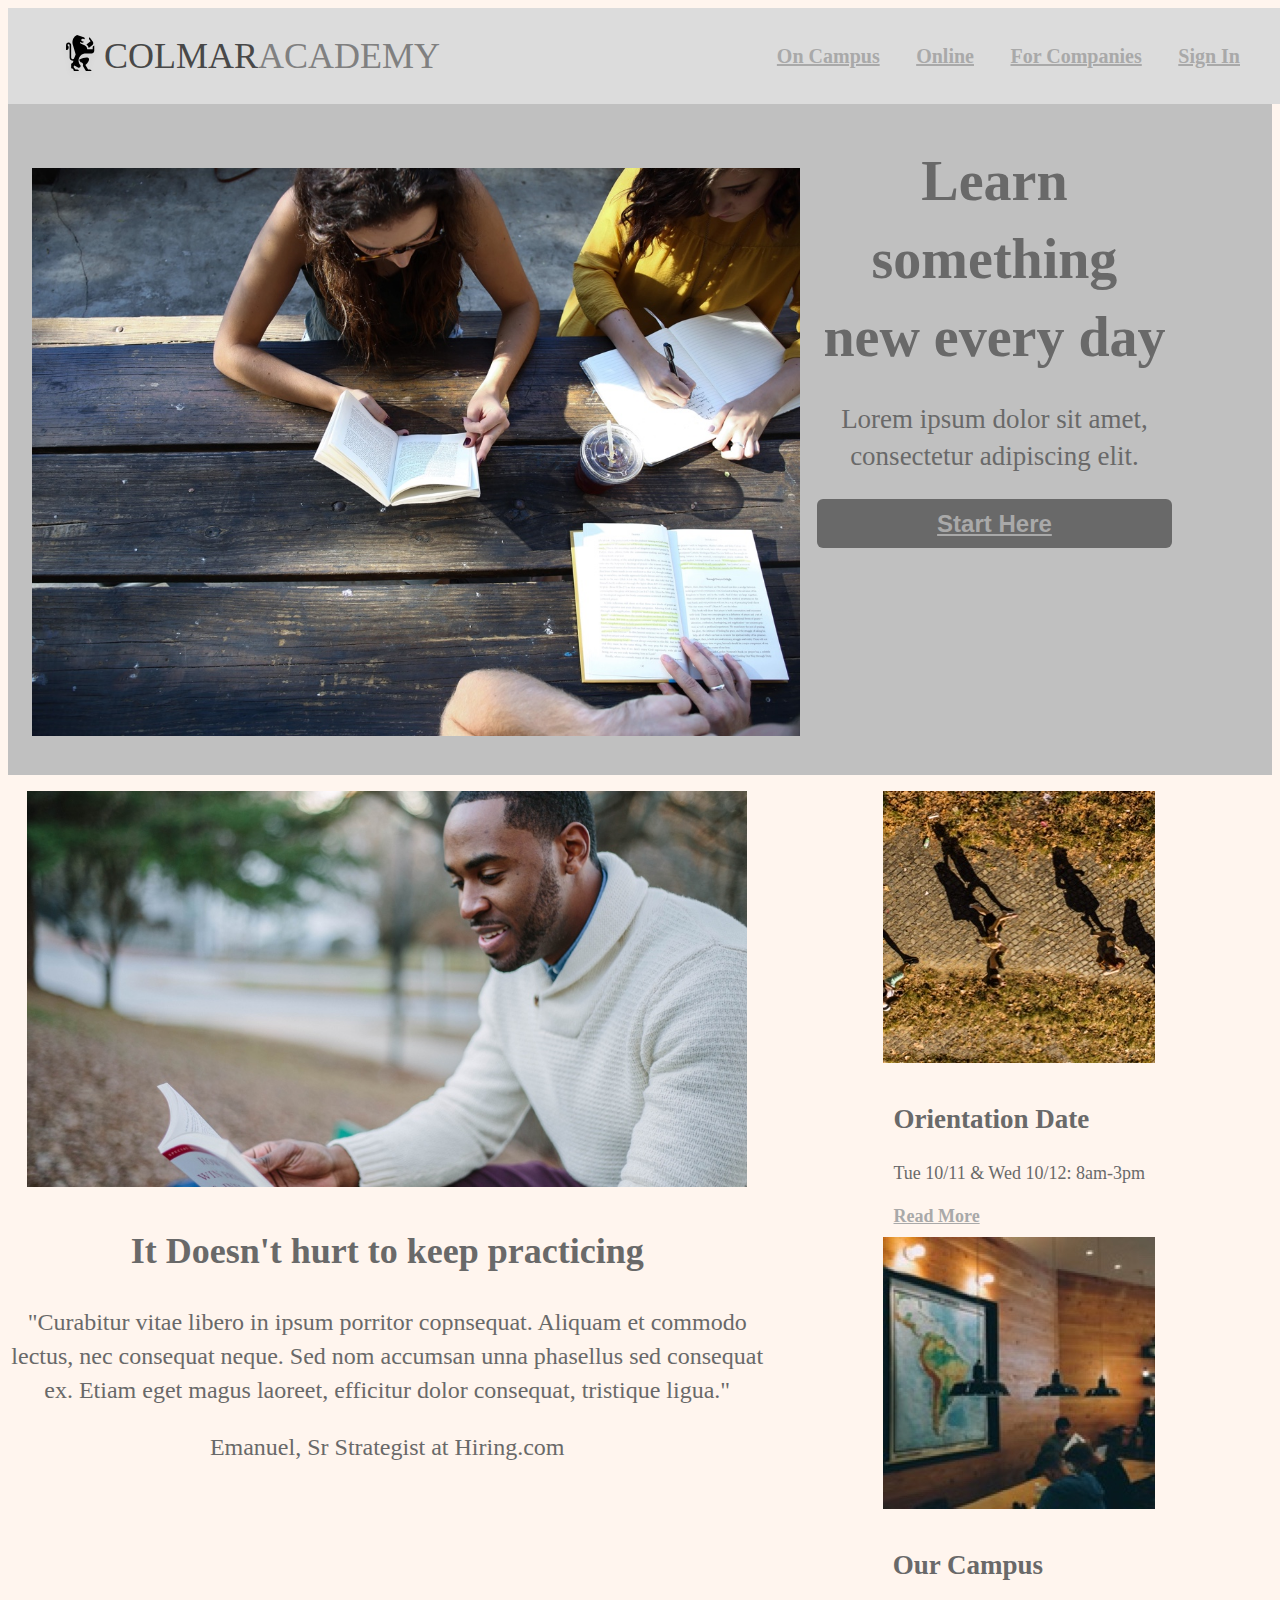
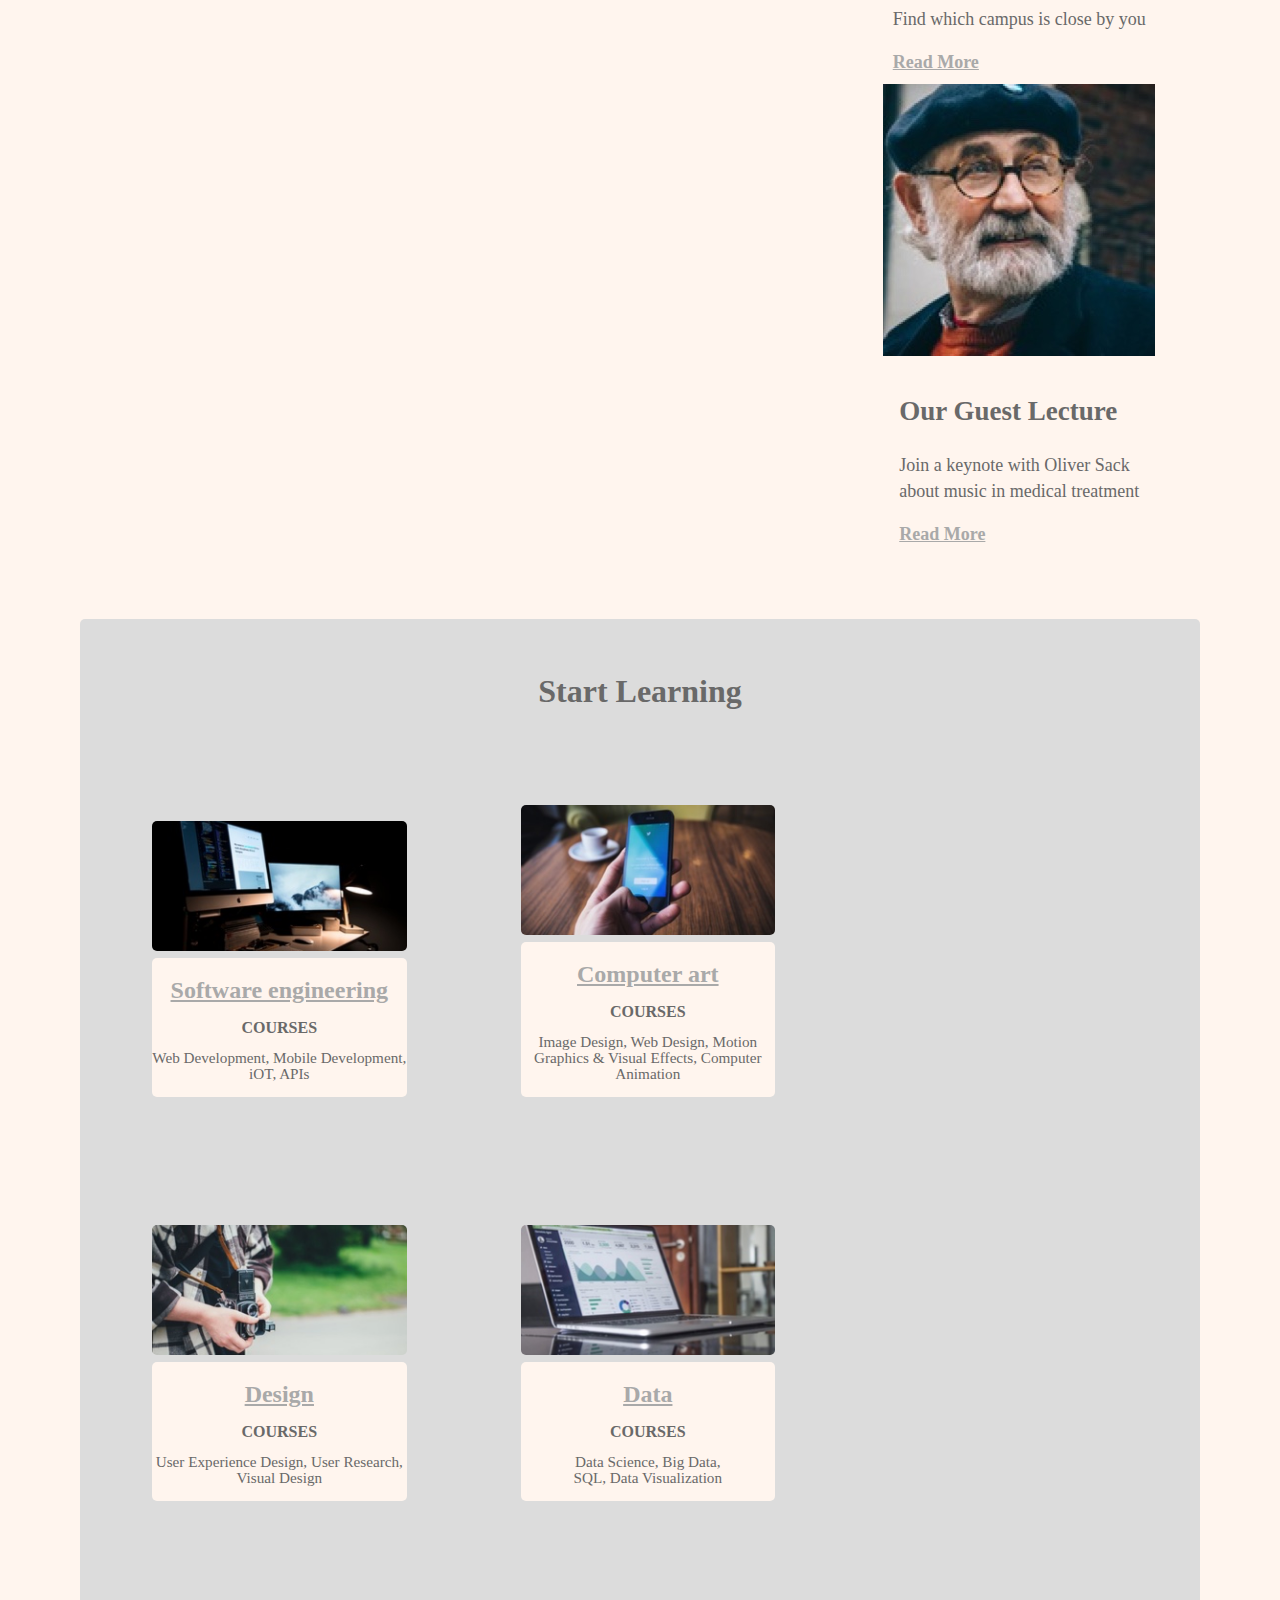
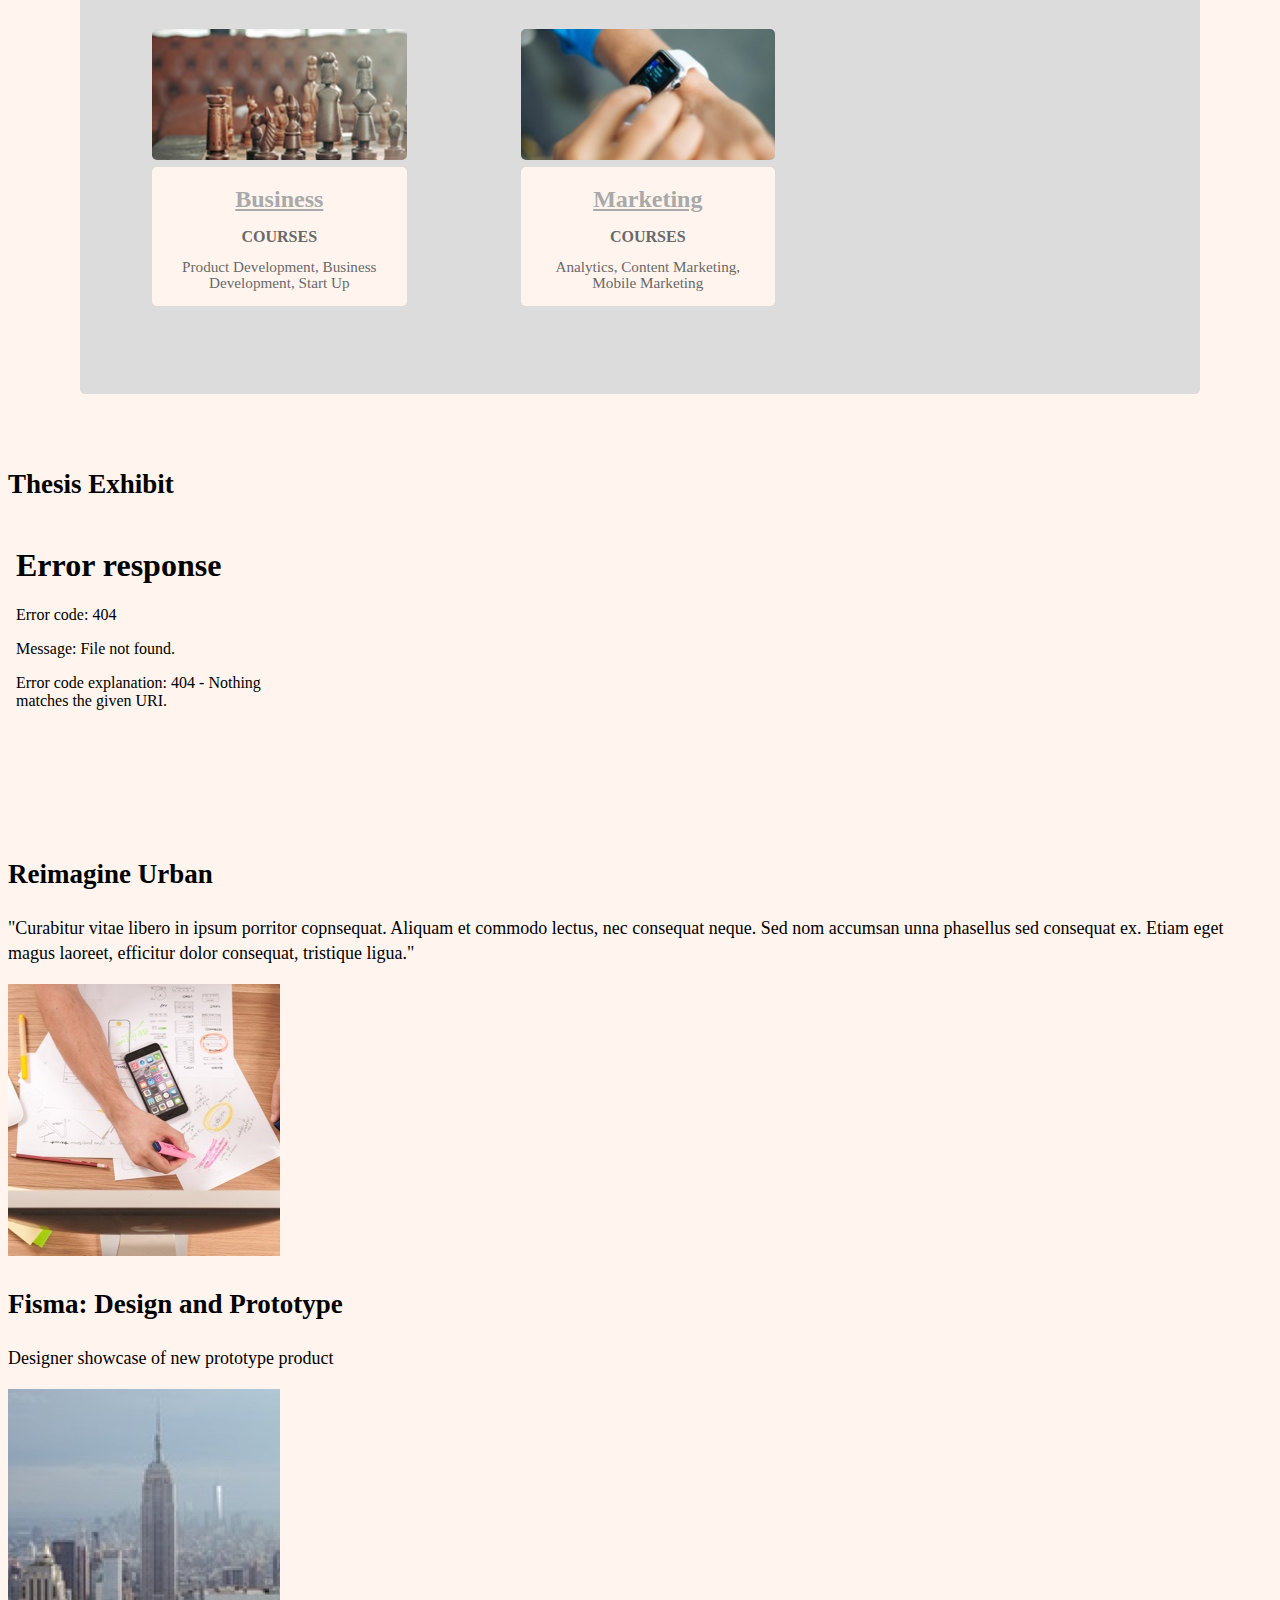
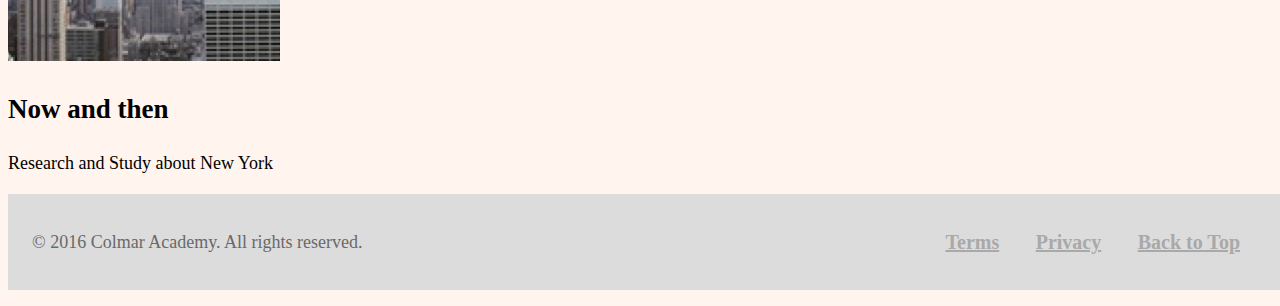
==== index.html @ d8c515f5 "add course section styling" ====
<!DOCTYPE html>
<html lang="en" dir="ltr">
  <head>
    <meta charset="utf-8">
    <meta name="viewport" content="width=device-width, initial-scale=1">
    <title>Colmar Academy</title>
    <link rel="stylesheet" style='text.css' href="./resources/reset.css">
    <link rel="stylesheet" style='text.css' href="./resources/style.css">
    <link href='https://fonts.googleapis.com/css?family=Merriweather Sans' rel='stylesheet'>
    <link rel="shortcut icon" href="./favicon.ico" type="image/x-icon">
    <link rel="icon" href="./favicon.ico" type="image/x-icon">
  <body>
    <!--header and top navigation-->
    <header>
      <div class="logo" id="logo">
        <img src="./resources/images/ic-logo.svg" alt="School Logo">
        <h1><span id="fancy">COLMAR</span>ACADEMY</h1>
      </div>
      <nav>
        <ul>
          <li><a href="./campus.html" target="_blank">On Campus</a></li>
          <li><a href="./online.html" target="_blank">Online</a></li>
          <li><a href="./companies.html" target="_blank">For Companies</a></li>
          <li><a href="./signin.html" target="_blank">Sign In</a></li>
        </ul>
      </nav>
    </header>
    <!--Banner and startbutton-->
    <div class="container">
    <section class= "banner_container" role="banner">
      <div class="learn">
        <img src="./resources/images/banner.jpg" alt="students at a picknic table">
      </div>
      <div class="start">
        <h1>Learn something new every day</h1>
        <h2>Lorem ipsum dolor sit amet,<br> consectetur adipiscing elit.</h2>
        <button type="button" name="button"><a href="./campus.html" target="_blank">Start Here</a></button>
      </div>
    </section>
    <!--Info-->
    <section class="info_container" role="complementary">
      <div class="practice">
        <img src="./resources/images/information-main.jpg" alt="Student reading a book">
        <h2>It Doesn't hurt to keep practicing</h2>
        <p>"Curabitur vitae libero in ipsum porritor copnsequat. Aliquam et commodo lectus, nec consequat neque. Sed nom accumsan unna phasellus sed consequat ex. Etiam eget magus laoreet, efficitur dolor consequat, tristique ligua."</p>
        <p>Emanuel, Sr Strategist at Hiring.com</p>
      </div>
      <div class="info">
        <div class="info_img" id="orientation">
          <img src="./resources/images/information-orientation.jpg" alt="students on a path">
        </div>
        <div class="campus_text">
          <h2>Orientation Date</h2>
          <p>Tue 10/11 & Wed 10/12: 8am-3pm</p>
          <a href="#logo">Read More</a>
        </div>
        <div class="info_img" id="our_campus">
          <img src="./resources/images/information-campus.jpg" alt="students at a table">
        </div>
        <div class="campus_text">
          <h2>Our Campus</h2>
          <p>Find which campus is close by you</p>
          <a href="#logo">Read More</a>
        </div>
        <div class="info_img" id="guest">
          <img src="./resources/images/information-guest-lecture.jpg" alt="photo of Oliver Sack">
        </div>
        <div class="campus_text">
          <h2>Our Guest Lecture</h2>
          <p>Join a keynote with Oliver Sack<br> about music in medical treatment</p>
          <a href="#logo">Read More</a>
        </div>
      </div>
    </section>
    <!--Course selection-->
    <section class="course_container" role="complementary">
      <div class="courses-container">
        <h2 class="title">Start Learning</h2>
        <div class="course_title">
          <img src="./resources/images/course-software.jpg" alt="Computer monitors">
          <div class="course">
            <h2><a href="#logo">Software engineering</a></h2>
            <h3>COURSES</h3>
            <p>Web Development, Mobile Development,<br> iOT, APIs</p>
          </div>
        </div>
        <div class="course_title">
          <img src="./resources/images/course-computer-art.jpg" alt="hand holding a cell phone">
          <div class="course">
            <h2><a href="#logo">Computer art</a></h2>
            <h3>COURSES</h3>
            <p>Image Design, Web Design, Motion Graphics & Visual Effects, Computer Animation</p>
          </div>
        </div>
        <div class="course_title">
          <img src="./resources/images/course-design.jpg" alt="man holding camera">
          <div class="course">
            <h2><a href="#logo">Design</a></h2>
            <h3>COURSES</h3>
            <p>User Experience Design, User Research,<br> Visual Design</p>
          </div>
        </div>
        <div class="course_title">
          <img src="./resources/images/course-data.jpg" alt="laptop showing graph">
          <div class="course">
            <h2><a href="#logo">Data</a></h2>
            <h3>COURSES</h3>
            <p>Data Science, Big Data,<br> SQL, Data Visualization</p>
          </div>
        </div>
        <div class="course_title">
          <img src="./resources/images/course-business.jpg" alt="chess board">
          <div class="course">
            <h2><a href="#logo">Business</a></h2>
            <h3>COURSES</h3>
            <p>Product Development, Business Development, Start Up</p>
          </div>
        </div>
        <div class="course_title">
          <img src="./resources/images/course-marketing.jpg" alt="smart watch">
          <div class="course">
            <h2><a href="#logo">Marketing</a></h2>
            <h3>COURSES</h3>
            <p>Analytics, Content Marketing,<br> Mobile Marketing</p>
          </div>
        </div>
      </div>
    </section>
    <!--theseis section-->
    <section class="thesis_container" role="complementary">
      <h2>Thesis Exhibit</h2>
      <div class="video">
        <embed src="./resources/videos/thesis.mp4" autostart="false" width="300" height="300">
        <h2>Reimagine Urban</h2>
        <p>"Curabitur vitae libero in ipsum porritor copnsequat. Aliquam et commodo lectus, nec consequat neque. Sed nom accumsan unna phasellus sed consequat ex. Etiam eget magus laoreet, efficitur dolor consequat, tristique ligua."</p>
      </div>
      <div class="fisma_thesis">
        <img src="./resources/images/thesis-fisma.jpg" alt="stack of notes">
        <h2>Fisma: Design and Prototype</h2>
        <p>Designer showcase of new prototype product</p>
      </div>
      <div class="thesis_now_and_then">
        <img src="./resources/images/thesis-now-and-then.jpg" alt="Empire State Building">
        <h2>Now and then</h2>
        <p>Research and Study about New York</p>
      </div>
    </section>
  </div>
    <!--footer-->
    <footer>
      <p>© 2016 Colmar Academy.  All rights reserved.
      <nav>
        <ul>
          <li><a href="./terms.html" target="_blank">Terms</a></li>
          <li><a href="./privacy.html" target="_blank">Privacy</a></li>
          <li><a href="#logo">Back to Top</a></li>
        </ul>
      </nav>
    </footer>
  </body>
</html>
---- resources/style.css ----
/*universal style sheet*/

html {
  line-height: 1.4;
}




body {
   font-family: 'Merriweather Sans', 'Times New Roman', serif,;font-size: 16px;
   background-color: #FFF5EE;
   font-size: 18px;
}

ul li {
list-style-type: none;
}

a:link {
  text-decoration: underline;;
  color: #A9A9A9;
  font-weight: bold;
}

a:visited {
  text-decoration: none;
  color: #A9A9A9;
}

a:hover {
  text-decoration: underline;
  color: #696969;
}

/*main header and navigagtion section*/

header {
  width: 100%;
  height: 64px;
  display: flex;
  justify-content: space-between;
  align-items: center;
  padding: 0 24px;
  background-color: #DCDCDC;
  z-index: 1;
  padding: 1rem 1.5rem;
}

.logo {
  display: inline-flex;
  height: 2rem;
  flex-grow: 1;
  align-items: center;
  justify-content: flex-start;
  padding: 1rem 1.5rem 1rem 1.5rem;
}

.logo img {
  height: 3rem;
  width: 3rem;
}

.logo #fancy {
  color: #484848;
  font-weight: 50;
}

.logo h1 {
  display: inline-flex;
  height: 2rem;
  flex-grow: 1;
  align-items: center;
  color: #808080;
  font-weight: 300;
  justify-content: flex-start;
}

header nav {
  display: inline-flex;
  justify-content: center;
  text-align: center;
  padding: 1rem 1rem;
  margin-right: 24px;
}

nav li {
  display: inline-block;
  padding: 1rem 1rem 1rem;
  font-size: 1.25rem;
  }

/*main banner and start section*/

.Container {
  margin-top: auto;
  display: flex;
  flex-wrap: wrap;
  flex-direction: column;
  position: absolute;
  width: 100%;
}

.banner_container {
  display: flex;
  justify-content: center;
  max-width: 100%;
  color: #696969;
  background: #C0C0C0;
}

.learn img {
  margin-top: 32px;
  height: 100%;
  padding: 2rem 1.5rem;
  max-width: 95%;
  height: auto;
}

.start {
  display: block;
  width: 40%;
  height: auto;
  padding: 2rem, 1.5rem;
  margin-right: 100px;
  justify-content: center;
  text-align: center;
  }

.start h1{
  font-size: 3.5rem;
  font-weight: 900;
  line-height: 1.4;
  margin-bottom: 1.5rem;
  text-align: center;
}

.start h2 {
  font-weight: 500;
  text-align: center;
}

button {
  font-size: 1.5rem;
  font-weight: bold;
  background-color: #696969;
  color: white;
  line-height: 1.4;
  margin-bottom: 1.5rem;
  width: 100%;
  padding: 8px 8px;
  border: none;
  border-radius: 6px;
  transition: all 200ms ease-in 200ms;
}


button:hover {
  background-color: #FFF5EE;
  color: #696969;
}

/* campus information section */

.info_container {
  display: flex;
  justify-content: flex-start;
  max-width: auto;
  height: auto;
}


.practice {
  display: inline-block;
  justify-content: flex-start;
  text-align: center;
  max-width: 63%;
  height: auto;
  color: #696969;
  font-size: 1.5rem;
}

.practice:hover {
  background-color: #DCDCDC;
  border: 1px solid black;
}

.practice img {
  padding-top: 1rem;
  height: 100%;
  max-width: 95%;
  height: auto;
}

.info {
  display: flex;
  flex-flow: wrap row;
  justify-content: center;
  max-width: 40%;
  min-height: 168px;
  padding-top: .5rem;
}

.info:hover {
  background-color: #DCDCDC;
  border: 1px solid black;
}

.info img {
  display:inline-block;
  justify-content: flex-start;
  height: auto;
  margin: 8px;
}

.info .campus_text {
  display: inline-block;
  justify-content: flex-end;
  margin-left: 8px;
  margin-right: 8px;
  color: #696969;
}

/* Course Listings */

.course_container {
  display: flex;
  flex-wrap: wrap;
  width: auto;
  height: auto;
  background-color: #DCDCDC;
  padding: 24px;
  margin: 72px 72px;
  border-radius: 5px;
}

.courses_container {
  display: inline-block;
  justify-content: space-around;
  padding: 24px;
  margin: 32px 32px;
}

.title {
  display: block;
  justify-content: center;
  text-align: center;
  color: #696969;
  font-weight: bold;
  font-size: 32px;

}

.course_title {
  display: inline-block;
  justify-content: center;
  margin: 32px 32px;
  padding: 32px 16px;
  width: 25%;
  height: auto;
  border-radius: 5px;
}

.course_title:hover {
  background-color: #FFF5EE;
}

.course_title img {
  display: inline-block;
  justify-content: center;
  flex-wrap: wrap;
  width: 95%;
  height: auto;
  border-radius: 5px;
}

.course {
  display: inline-block;
  justify-content: center;
  text-align: center;
  width: 95%;
  height: auto;
  color: #696969;
  background-color: #FFF5EE;
  border-radius: 5px;
}

.course h2 {
  font-size: 1.5rem;
  line-height: 1;
}

.course h3 {
  font-size: 1rem;
  line-height: .75;
}

.course p {
  font-size: .95rem;
  line-height: 1rem;
}





/* Theseis Information */








footer  {
  width: 100%;
  height: 64px;
  display: flex;
  justify-content: space-between;
  align-items: center;
  padding: 0 24px;
  background-color: #DCDCDC;
  z-index: 1;
  padding: 1rem 1.5rem;
  color: #696969;
}

footer nav{
  display: inline-flex;
  justify-content: center;
  text-align: center;
  padding: 1rem 1rem;
  margin-right: 24px;
}

nav li {
  display: inline-block;
  padding: 1rem 1rem 1rem;
  font-size: 1.25rem;
}
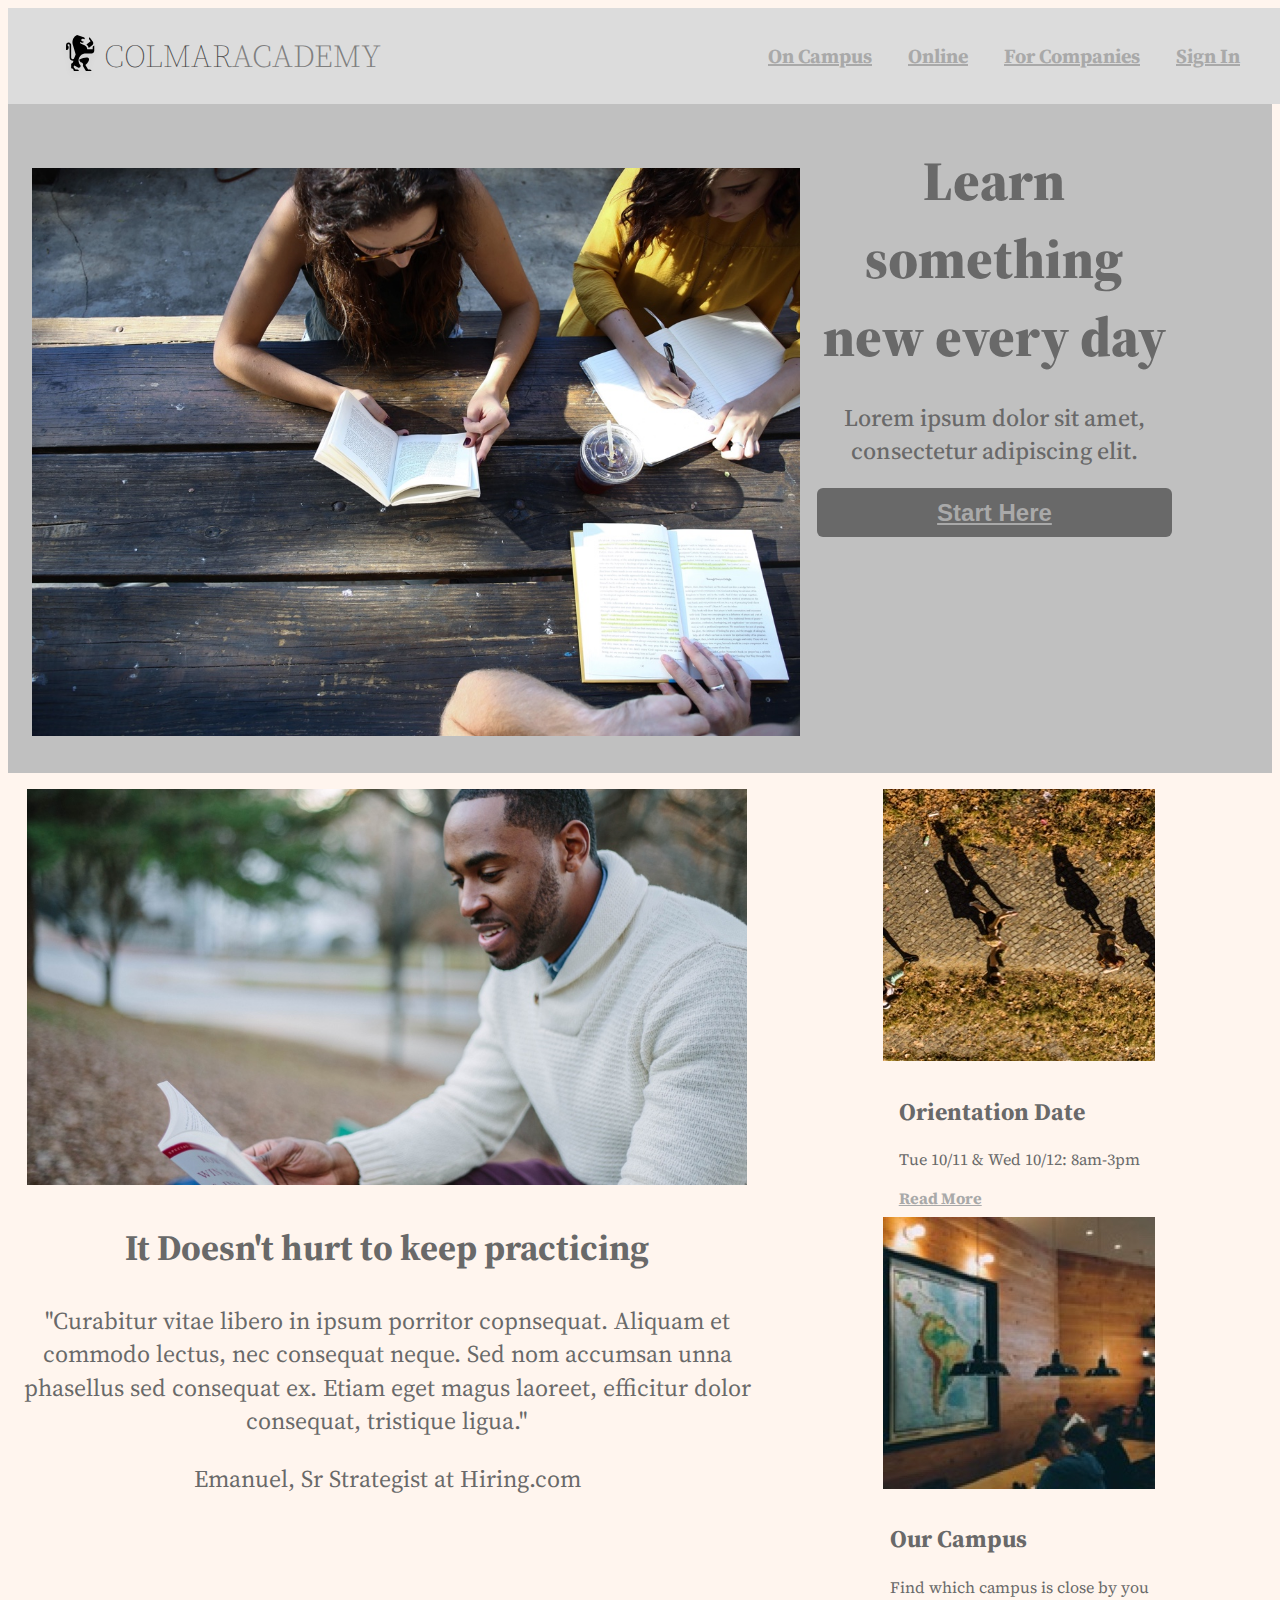
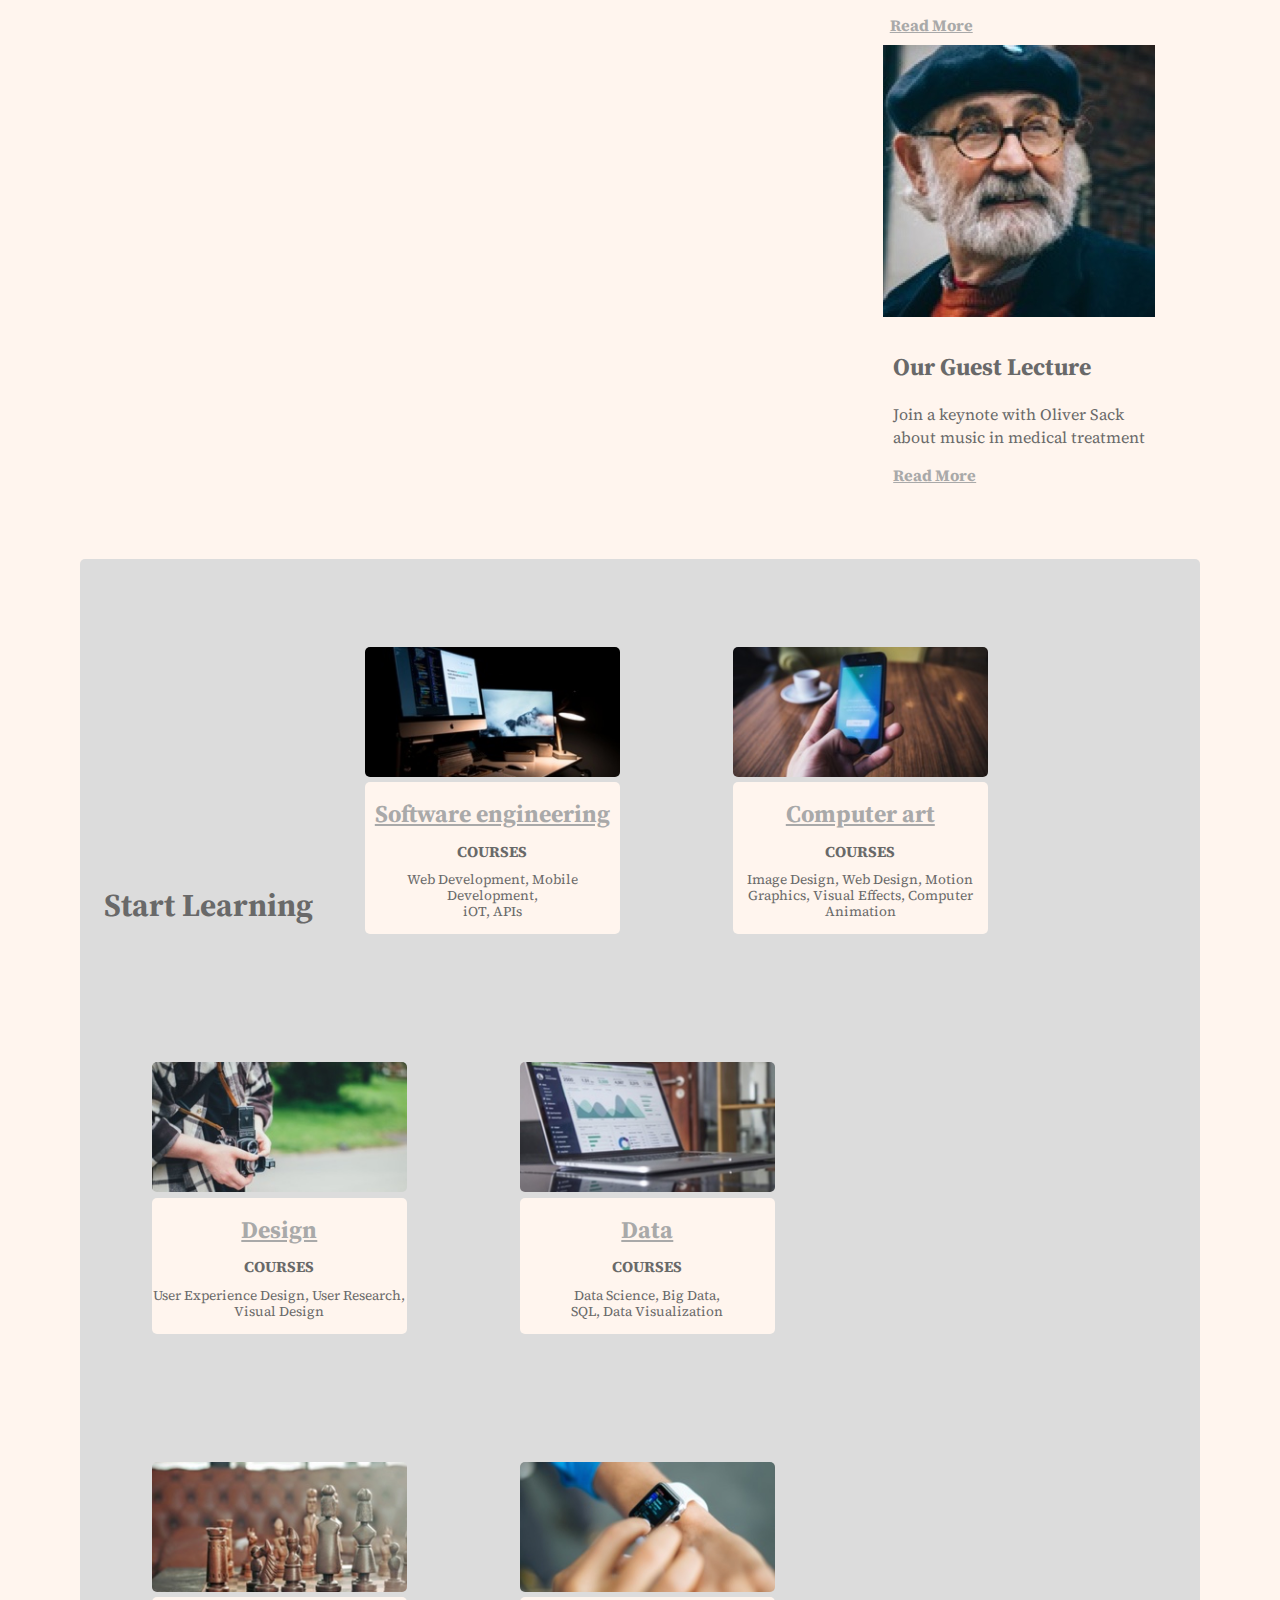
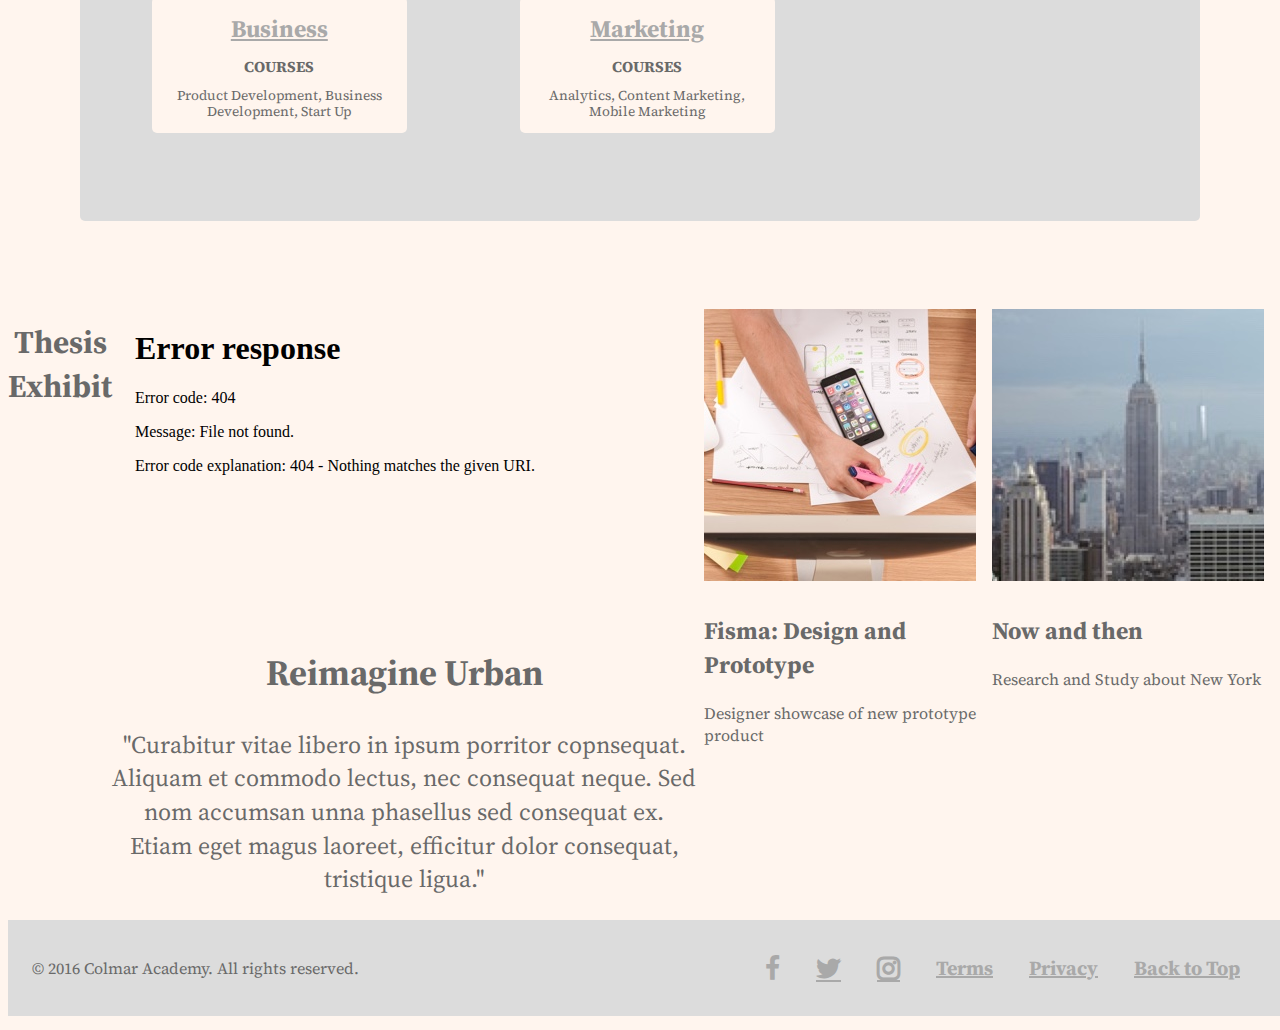
==== commit df25d36f: "add social media and begin styling final desktop section" ====
--- a/index.html
+++ b/index.html
@@ -6,7 +6,8 @@
     <title>Colmar Academy</title>
     <link rel="stylesheet" style='text.css' href="./resources/reset.css">
     <link rel="stylesheet" style='text.css' href="./resources/style.css">
-    <link href='https://fonts.googleapis.com/css?family=Merriweather Sans' rel='stylesheet'>
+    <link href="https://fonts.googleapis.com/css?family=Merriweather:400,700|Source+Serif+Pro:400,700" rel="stylesheet">
+    <link href="https://stackpath.bootstrapcdn.com/font-awesome/4.7.0/css/font-awesome.min.css" rel="stylesheet" integrity="sha384-wvfXpqpZZVQGK6TAh5PVlGOfQNHSoD2xbE+QkPxCAFlNEevoEH3Sl0sibVcOQVnN" crossorigin="anonymous">
     <link rel="shortcut icon" href="./favicon.ico" type="image/x-icon">
     <link rel="icon" href="./favicon.ico" type="image/x-icon">
   <body>
@@ -89,7 +90,7 @@
           <div class="course">
             <h2><a href="#logo">Computer art</a></h2>
             <h3>COURSES</h3>
-            <p>Image Design, Web Design, Motion Graphics & Visual Effects, Computer Animation</p>
+            <p>Image Design, Web Design, Motion Graphics, Visual Effects, Computer Animation</p>
           </div>
         </div>
         <div class="course_title">
@@ -128,21 +129,25 @@
     </section>
     <!--theseis section-->
     <section class="thesis_container" role="complementary">
-      <h2>Thesis Exhibit</h2>
+      <h2 class="title">Thesis Exhibit</h2>
       <div class="video">
         <embed src="./resources/videos/thesis.mp4" autostart="false" width="300" height="300">
         <h2>Reimagine Urban</h2>
         <p>"Curabitur vitae libero in ipsum porritor copnsequat. Aliquam et commodo lectus, nec consequat neque. Sed nom accumsan unna phasellus sed consequat ex. Etiam eget magus laoreet, efficitur dolor consequat, tristique ligua."</p>
       </div>
-      <div class="fisma_thesis">
+      <div class="thesis_info">
         <img src="./resources/images/thesis-fisma.jpg" alt="stack of notes">
-        <h2>Fisma: Design and Prototype</h2>
-        <p>Designer showcase of new prototype product</p>
+        <div class="thesis_text">
+          <h2>Fisma: Design and Prototype</h2>
+          <p>Designer showcase of new prototype product</p>
+        </div>
       </div>
-      <div class="thesis_now_and_then">
+      <div class="thesis_info">
         <img src="./resources/images/thesis-now-and-then.jpg" alt="Empire State Building">
-        <h2>Now and then</h2>
-        <p>Research and Study about New York</p>
+        <div class="thesis_text">
+          <h2>Now and then</h2>
+          <p>Research and Study about New York</p>
+        </div>
       </div>
     </section>
   </div>
@@ -151,6 +156,9 @@
       <p>© 2016 Colmar Academy.  All rights reserved.
       <nav>
         <ul>
+          <li><a href="https://en-gb.facebook.com/" target="_blank"><i class="fa fa-facebook fa-lg"></i></a></li>
+          <li><a href="https://twitter.com/i/flow/signup?lang=en" target="_blank"<i class="fa fa-twitter fa-lg"></i></a></li>
+          <li><a href="https://www.instagram.com/accounts/emailsignup/?hl=en" target="_blank"<i class="fa fa-instagram fa-lg"></i></a></li>
           <li><a href="./terms.html" target="_blank">Terms</a></li>
           <li><a href="./privacy.html" target="_blank">Privacy</a></li>
           <li><a href="#logo">Back to Top</a></li>
--- a/resources/style.css
+++ b/resources/style.css
@@ -1,16 +1,15 @@
 /*universal style sheet*/
+/* latin-ext */
 
 html {
   line-height: 1.4;
 }
 
-
-
-
 body {
-   font-family: 'Merriweather Sans', 'Times New Roman', serif,;font-size: 16px;
-   background-color: #FFF5EE;
-   font-size: 18px;
+  font-family: 'Merriweather', serif;
+  font-family: 'Source Serif Pro', serif;
+  font-size: 16px;
+  background-color: #FFF5EE;
 }
 
 ul li {
@@ -18,7 +17,7 @@
 }
 
 a:link {
-  text-decoration: underline;;
+  text-decoration: underline;
   color: #A9A9A9;
   font-weight: bold;
 }
@@ -154,7 +153,6 @@
   transition: all 200ms ease-in 200ms;
 }
 
-
 button:hover {
   background-color: #FFF5EE;
   color: #696969;
@@ -168,7 +166,6 @@
   max-width: auto;
   height: auto;
 }
-
 
 .practice {
   display: inline-block;
@@ -291,27 +288,86 @@
 }
 
 .course h3 {
-  font-size: 1rem;
+  font-size: .95rem;
   line-height: .75;
 }
 
 .course p {
-  font-size: .95rem;
+  font-size: .85rem;
   line-height: 1rem;
 }
 
-
-
-
-
 /* Theseis Information */
 
-
-
-
-
-
-
+.thesis_container {
+  display: flex;
+  justify-content: space-around;;
+  flex-direction: row;
+  max-width: auto;
+  height: auto;
+}
+
+.title {
+  display: inline-block;
+  justify-content: center;
+  text-align: center;
+  color: #696969;
+  font-weight: bold;
+  font-size: 32px;
+}
+
+.video {
+  display: inline-block;
+  justify-content: flex-start;
+  text-align: center;
+  padding-top: 1rem;
+  max-width: 63%;
+  height: auto;
+  color: #696969;
+  font-size: 1.5rem;
+}
+
+.video:hover {
+  background-color: #DCDCDC;
+  border: 1px solid black;
+}
+
+
+embed {
+  display: inline-block;
+  width: 95%;
+}
+
+.thesis_info {
+  display: inline-block;
+  justify-content: center;
+  max-width: 40%;
+  min-height: 168px;
+  padding-top: .5rem;
+}
+
+.thesis_info:hover {
+  background-color: #DCDCDC;
+  border: 1px solid black;
+}
+
+.thesis_info img {
+  display:inline-block;
+  justify-content: flex-start;
+  height: auto;
+  margin: 8px;
+}
+
+.thesis_info .thesis_text {
+  display: inline-block;
+  justify-content: flex-end;
+  margin-left: 8px;
+  margin-right: 8px;
+  color: #696969;
+}
+
+
+/*footer section */
 
 footer  {
   width: 100%;
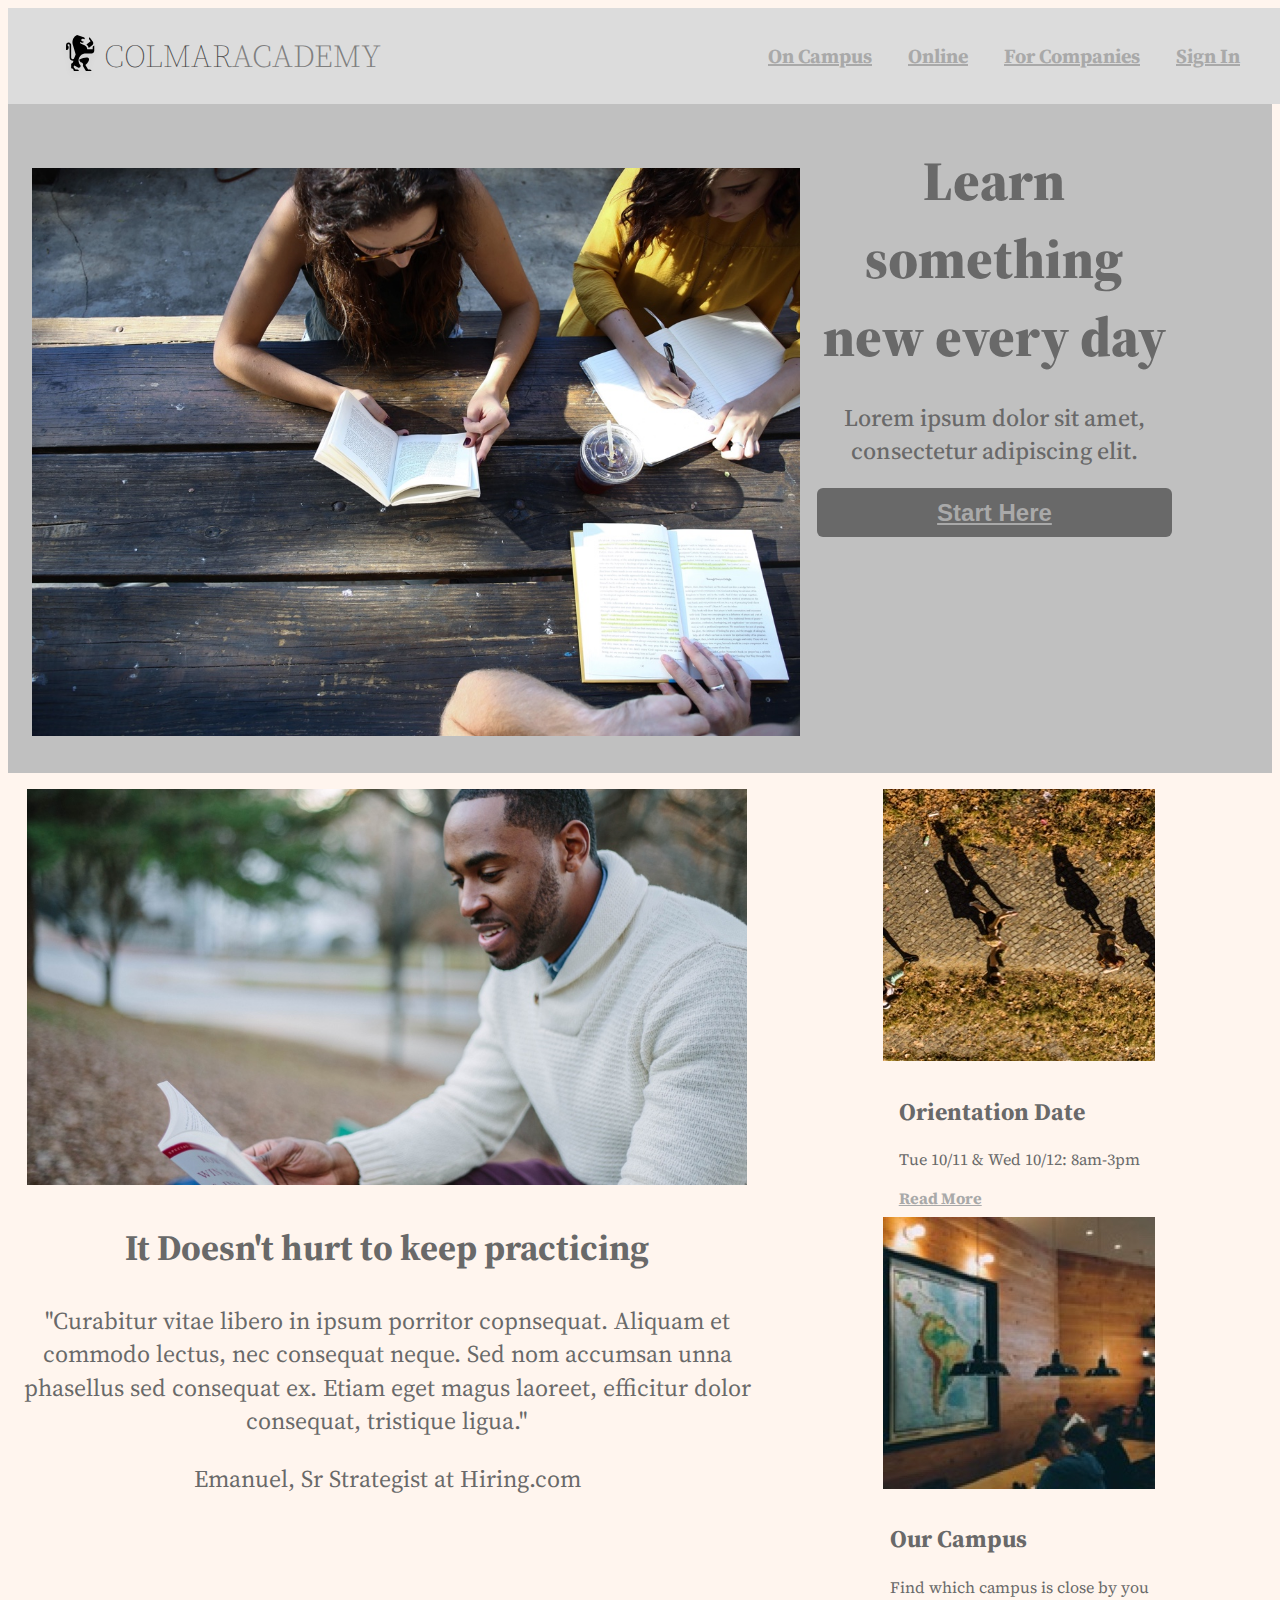
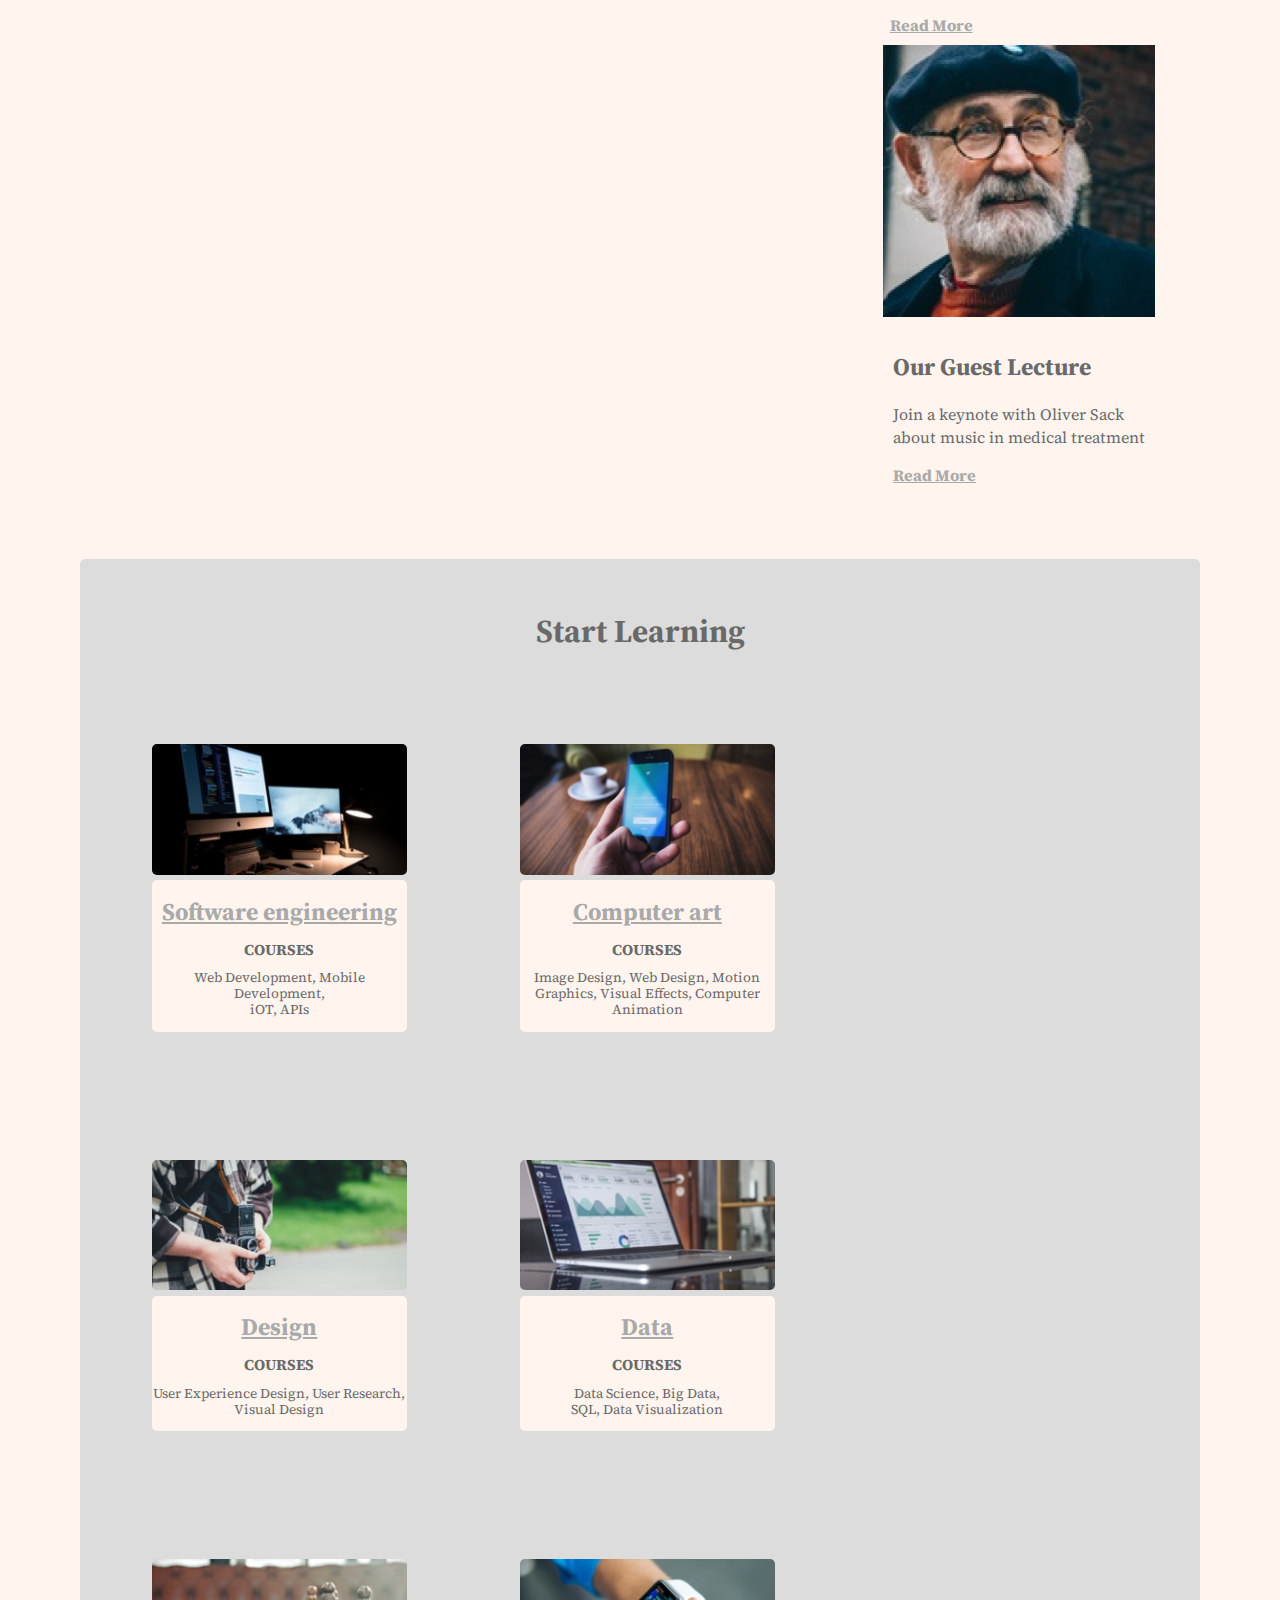
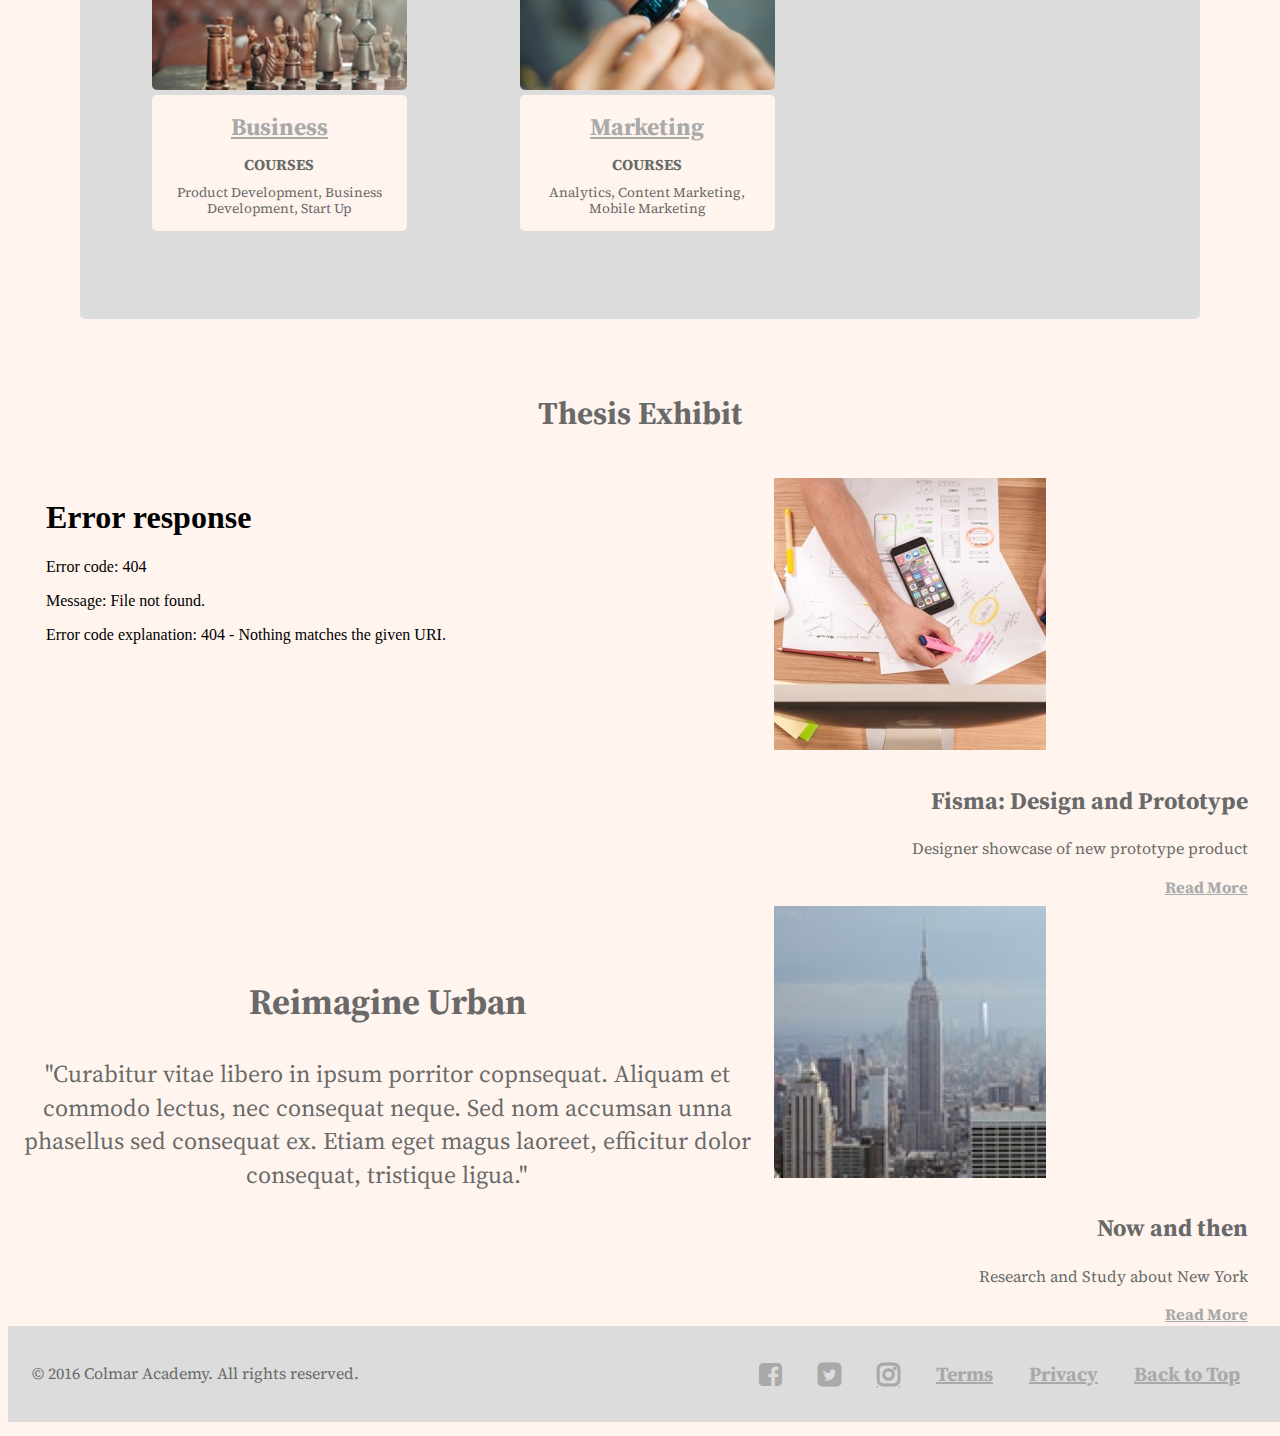
==== commit 5bfe7a9c: "finish desktop styling in css" ====
--- a/index.html
+++ b/index.html
@@ -128,36 +128,41 @@
       </div>
     </section>
     <!--theseis section-->
-    <section class="thesis_container" role="complementary">
-      <h2 class="title">Thesis Exhibit</h2>
+    <h2 class="title">Thesis Exhibit</h2>
+    <section class="info_container" role="complementary">
       <div class="video">
-        <embed src="./resources/videos/thesis.mp4" autostart="false" width="300" height="300">
+      <div class="embed">
+        <embed src="./resources/videos/thesis.mp4" autostart="false" width="660px" height="460px">
+      </div>
         <h2>Reimagine Urban</h2>
         <p>"Curabitur vitae libero in ipsum porritor copnsequat. Aliquam et commodo lectus, nec consequat neque. Sed nom accumsan unna phasellus sed consequat ex. Etiam eget magus laoreet, efficitur dolor consequat, tristique ligua."</p>
       </div>
       <div class="thesis_info">
-        <img src="./resources/images/thesis-fisma.jpg" alt="stack of notes">
-        <div class="thesis_text">
+        <div class="info_img" id="fisma">
+          <img src="./resources/images/thesis-fisma.jpg" alt="stack of notes">
+        </div>
+        <div class="campus_text">
           <h2>Fisma: Design and Prototype</h2>
           <p>Designer showcase of new prototype product</p>
+          <a href="#logo">Read More</a>
         </div>
-      </div>
-      <div class="thesis_info">
-        <img src="./resources/images/thesis-now-and-then.jpg" alt="Empire State Building">
-        <div class="thesis_text">
+        <div class="info_img" id="NY">
+          <img src="./resources/images/thesis-now-and-then.jpg" alt="Empire State Building">
+        </div>
+        <div class="campus_text">
           <h2>Now and then</h2>
           <p>Research and Study about New York</p>
+          <a href="#logo">Read More</a>
         </div>
       </div>
     </section>
-  </div>
     <!--footer-->
     <footer>
       <p>© 2016 Colmar Academy.  All rights reserved.
       <nav>
         <ul>
-          <li><a href="https://en-gb.facebook.com/" target="_blank"><i class="fa fa-facebook fa-lg"></i></a></li>
-          <li><a href="https://twitter.com/i/flow/signup?lang=en" target="_blank"<i class="fa fa-twitter fa-lg"></i></a></li>
+          <li><a href="https://en-gb.facebook.com/" target="_blank"><i class="fa fa-facebook-square fa-lg"></i></a></li>
+          <li><a href="https://twitter.com/i/flow/signup?lang=en" target="_blank"<i class="fa fa-twitter-square fa-lg"></i></a></li>
           <li><a href="https://www.instagram.com/accounts/emailsignup/?hl=en" target="_blank"<i class="fa fa-instagram fa-lg"></i></a></li>
           <li><a href="./terms.html" target="_blank">Terms</a></li>
           <li><a href="./privacy.html" target="_blank">Privacy</a></li>
--- a/resources/style.css
+++ b/resources/style.css
@@ -205,12 +205,12 @@
 
 .info img {
   display:inline-block;
-  justify-content: flex-start;
+  justify-content: space-between;
   height: auto;
   margin: 8px;
 }
 
-.info .campus_text {
+.campus_text {
   display: inline-block;
   justify-content: flex-end;
   margin-left: 8px;
@@ -231,13 +231,6 @@
   border-radius: 5px;
 }
 
-.courses_container {
-  display: inline-block;
-  justify-content: space-around;
-  padding: 24px;
-  margin: 32px 32px;
-}
-
 .title {
   display: block;
   justify-content: center;
@@ -297,34 +290,15 @@
   line-height: 1rem;
 }
 
-/* Theseis Information */
-
-.thesis_container {
-  display: flex;
-  justify-content: space-around;;
-  flex-direction: row;
-  max-width: auto;
-  height: auto;
-}
-
-.title {
-  display: inline-block;
-  justify-content: center;
-  text-align: center;
-  color: #696969;
-  font-weight: bold;
-  font-size: 32px;
-}
-
 .video {
   display: inline-block;
   justify-content: flex-start;
   text-align: center;
+  max-width: 60%;
+  height: auto;
+  color: #696969;
+  font-size: 1.5rem;
   padding-top: 1rem;
-  max-width: 63%;
-  height: auto;
-  color: #696969;
-  font-size: 1.5rem;
 }
 
 .video:hover {
@@ -332,17 +306,17 @@
   border: 1px solid black;
 }
 
-
-embed {
-  display: inline-block;
+.embed {
+  display: block;
   width: 95%;
 }
 
 .thesis_info {
-  display: inline-block;
-  justify-content: center;
-  max-width: 40%;
-  min-height: 168px;
+  display: flex;
+  flex-direction: column;
+  flex-wrap: wrap;
+  justify-content: center;
+  width: 40%;
   padding-top: .5rem;
 }
 
@@ -352,20 +326,18 @@
 }
 
 .thesis_info img {
-  display:inline-block;
-  justify-content: flex-start;
+  display: inline-block;
   height: auto;
   margin: 8px;
 }
 
-.thesis_info .thesis_text {
-  display: inline-block;
-  justify-content: flex-end;
+.thesis_info .campus_text {
+  display: inline-block;
+  text-align: right;
   margin-left: 8px;
-  margin-right: 8px;
-  color: #696969;
-}
-
+  margin-right: 24px;
+  color: #696969;
+}
 
 /*footer section */
 
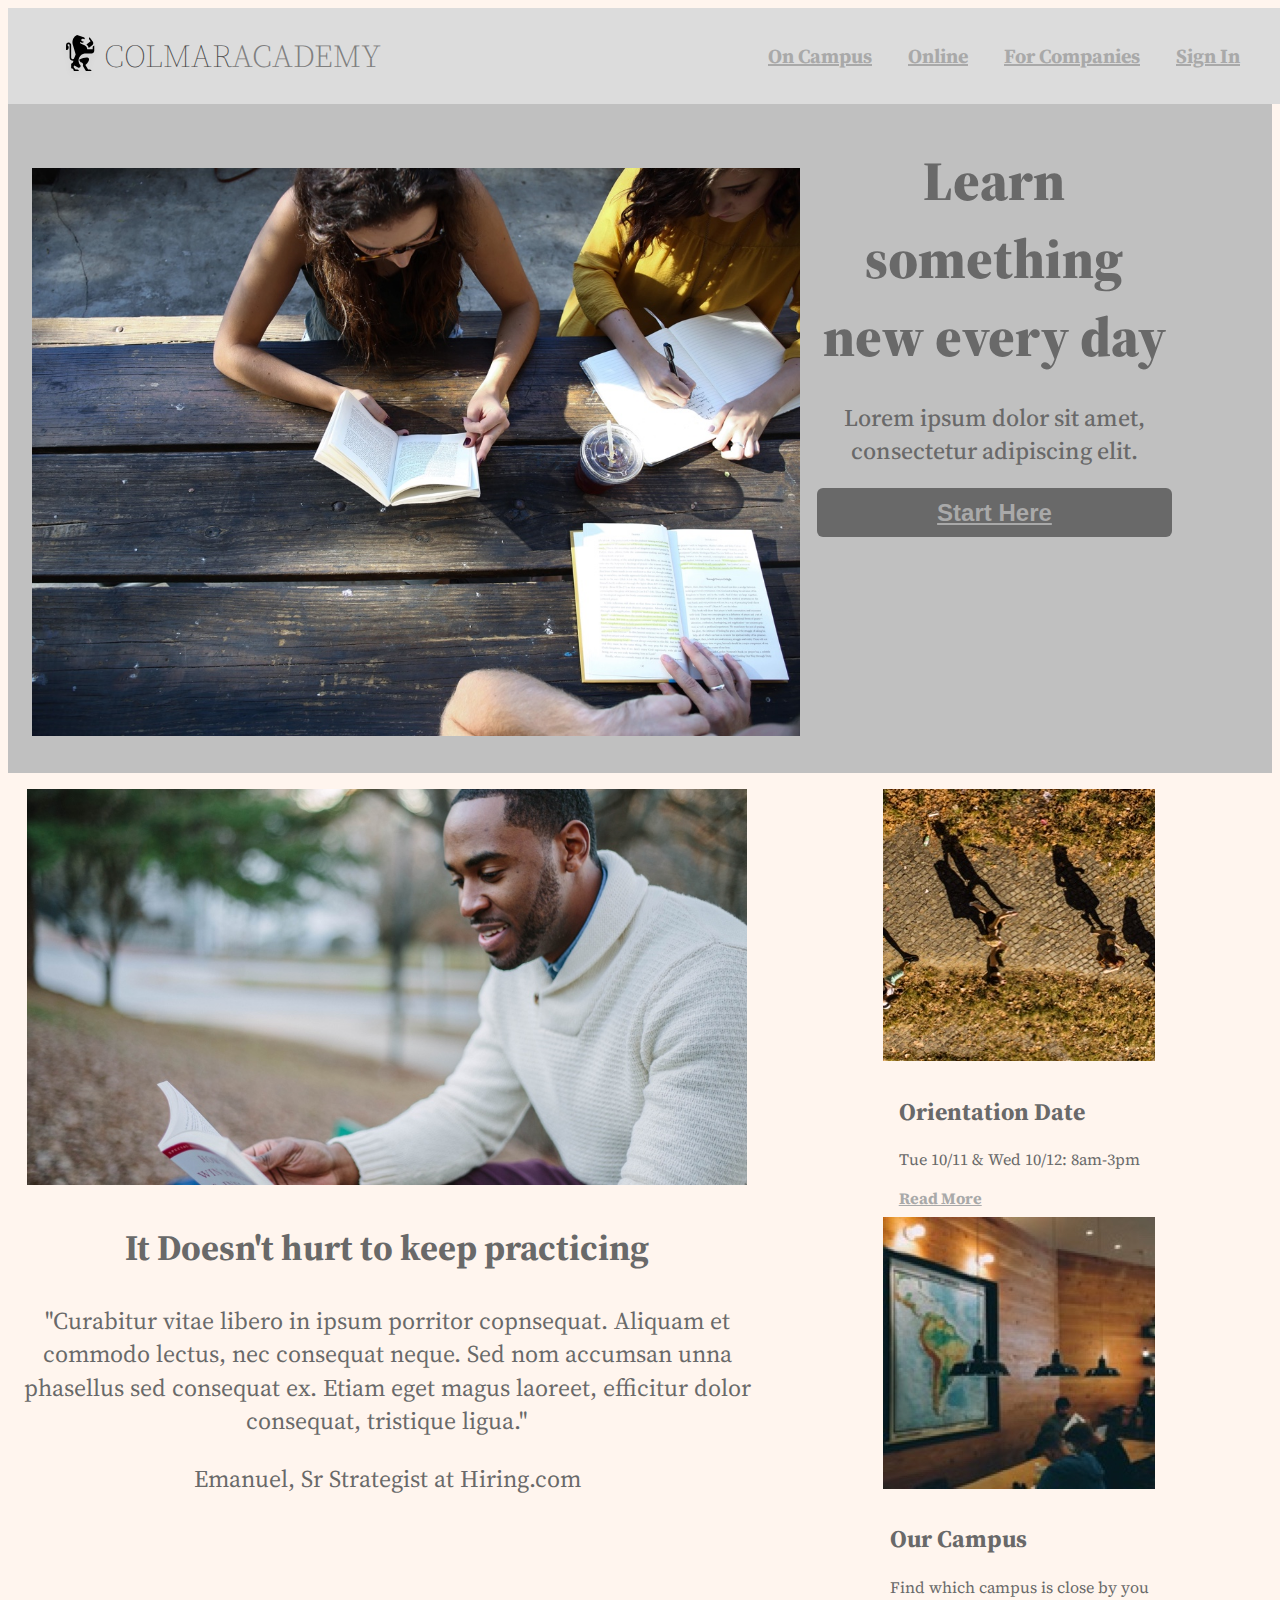
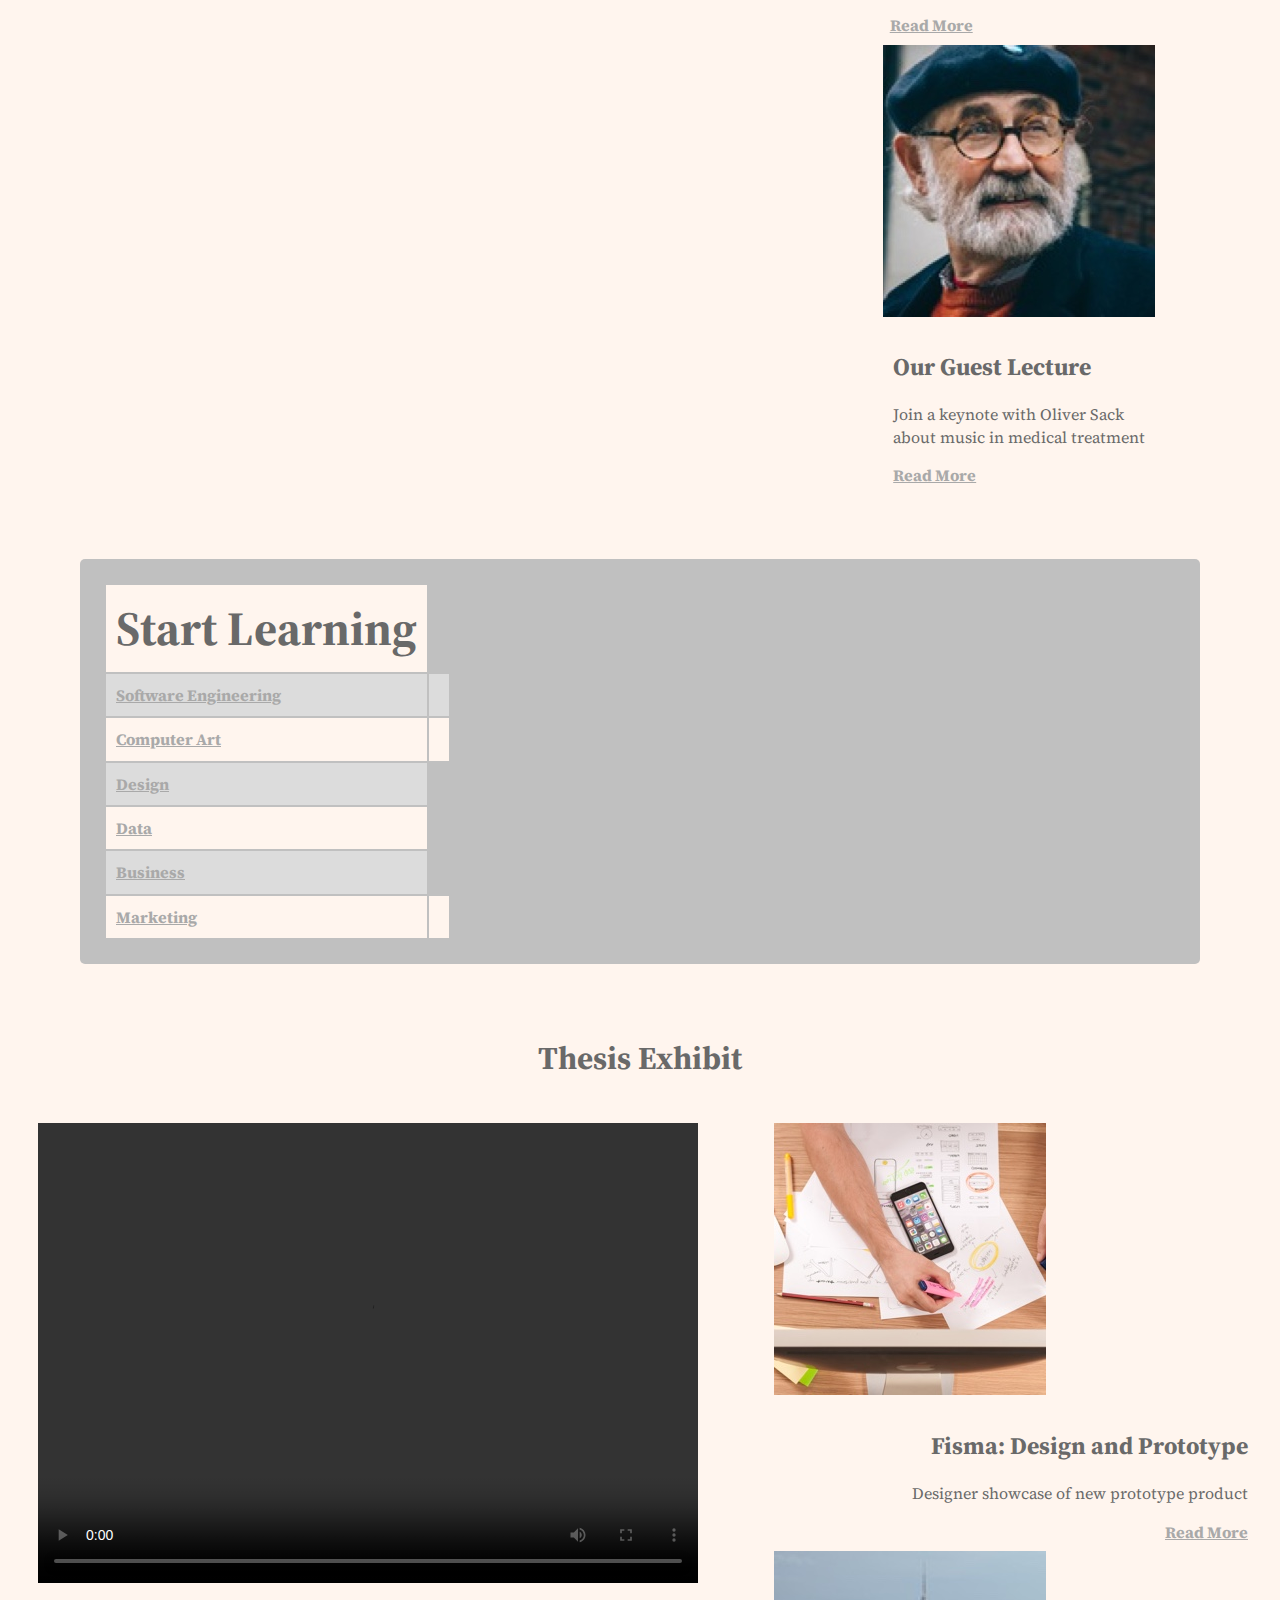
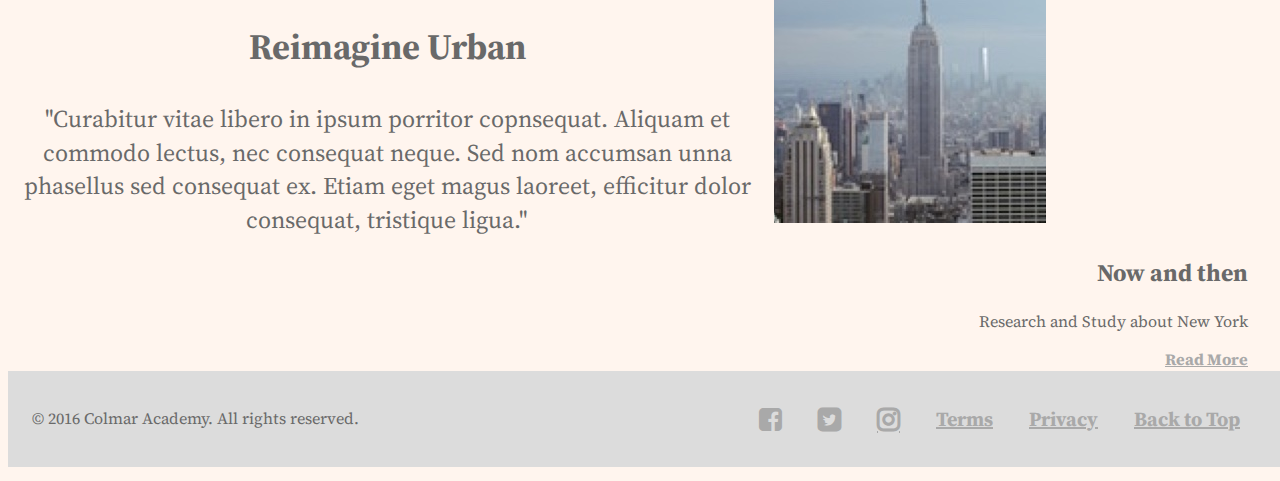
==== commit a969b494: "add media queries and work on styling small view ports" ====
--- a/index.html
+++ b/index.html
@@ -6,6 +6,7 @@
     <title>Colmar Academy</title>
     <link rel="stylesheet" style='text.css' href="./resources/reset.css">
     <link rel="stylesheet" style='text.css' href="./resources/style.css">
+    <link rel="stylesheet" style='text.css' href="./resources/mobile.css">
     <link href="https://fonts.googleapis.com/css?family=Merriweather:400,700|Source+Serif+Pro:400,700" rel="stylesheet">
     <link href="https://stackpath.bootstrapcdn.com/font-awesome/4.7.0/css/font-awesome.min.css" rel="stylesheet" integrity="sha384-wvfXpqpZZVQGK6TAh5PVlGOfQNHSoD2xbE+QkPxCAFlNEevoEH3Sl0sibVcOQVnN" crossorigin="anonymous">
     <link rel="shortcut icon" href="./favicon.ico" type="image/x-icon">
@@ -13,11 +14,11 @@
   <body>
     <!--header and top navigation-->
     <header>
-      <div class="logo" id="logo">
+      <div class="logo" id="desktop">
         <img src="./resources/images/ic-logo.svg" alt="School Logo">
         <h1><span id="fancy">COLMAR</span>ACADEMY</h1>
       </div>
-      <nav>
+      <nav id="desktop">
         <ul>
           <li><a href="./campus.html" target="_blank">On Campus</a></li>
           <li><a href="./online.html" target="_blank">Online</a></li>
@@ -25,6 +26,16 @@
           <li><a href="./signin.html" target="_blank">Sign In</a></li>
         </ul>
       </nav>
+      <div class="mobile">
+        <nav>
+          <ul>
+            <li><img src="./resources/images/ic-logo.svg" alt="school logo"></li>
+            <li><a href="./campus.html" target="_blank"><img src="./resources/images/ic-on-campus.svg" alt="desk silhouette logo"></a></li>
+            <li><a href="./online.html" target="_blank"><img src="./resources/images/ic-online.svg" alt="computer logo"></a></li>
+            <li><a href="./signin.html" target="_blank"><img src="./resources/images/ic-login.svg" alt="human silhouette logo"></a></li>
+          </ul>
+        </nav>
+      </div>
     </header>
     <!--Banner and startbutton-->
     <div class="container">
@@ -53,7 +64,7 @@
         <div class="campus_text">
           <h2>Orientation Date</h2>
           <p>Tue 10/11 & Wed 10/12: 8am-3pm</p>
-          <a href="#logo">Read More</a>
+          <a href="#desktop">Read More</a>
         </div>
         <div class="info_img" id="our_campus">
           <img src="./resources/images/information-campus.jpg" alt="students at a table">
@@ -61,7 +72,7 @@
         <div class="campus_text">
           <h2>Our Campus</h2>
           <p>Find which campus is close by you</p>
-          <a href="#logo">Read More</a>
+          <a href="#desktop">Read More</a>
         </div>
         <div class="info_img" id="guest">
           <img src="./resources/images/information-guest-lecture.jpg" alt="photo of Oliver Sack">
@@ -69,7 +80,7 @@
         <div class="campus_text">
           <h2>Our Guest Lecture</h2>
           <p>Join a keynote with Oliver Sack<br> about music in medical treatment</p>
-          <a href="#logo">Read More</a>
+          <a href="#desktop">Read More</a>
         </div>
       </div>
     </section>
@@ -80,7 +91,7 @@
         <div class="course_title">
           <img src="./resources/images/course-software.jpg" alt="Computer monitors">
           <div class="course">
-            <h2><a href="#logo">Software engineering</a></h2>
+            <h2><a href="#desktop">Software engineering</a></h2>
             <h3>COURSES</h3>
             <p>Web Development, Mobile Development,<br> iOT, APIs</p>
           </div>
@@ -88,7 +99,7 @@
         <div class="course_title">
           <img src="./resources/images/course-computer-art.jpg" alt="hand holding a cell phone">
           <div class="course">
-            <h2><a href="#logo">Computer art</a></h2>
+            <h2><a href="#desktop">Computer art</a></h2>
             <h3>COURSES</h3>
             <p>Image Design, Web Design, Motion Graphics, Visual Effects, Computer Animation</p>
           </div>
@@ -96,7 +107,7 @@
         <div class="course_title">
           <img src="./resources/images/course-design.jpg" alt="man holding camera">
           <div class="course">
-            <h2><a href="#logo">Design</a></h2>
+            <h2><a href="#desktop">Design</a></h2>
             <h3>COURSES</h3>
             <p>User Experience Design, User Research,<br> Visual Design</p>
           </div>
@@ -104,7 +115,7 @@
         <div class="course_title">
           <img src="./resources/images/course-data.jpg" alt="laptop showing graph">
           <div class="course">
-            <h2><a href="#logo">Data</a></h2>
+            <h2><a href="#desktop">Data</a></h2>
             <h3>COURSES</h3>
             <p>Data Science, Big Data,<br> SQL, Data Visualization</p>
           </div>
@@ -112,7 +123,7 @@
         <div class="course_title">
           <img src="./resources/images/course-business.jpg" alt="chess board">
           <div class="course">
-            <h2><a href="#logo">Business</a></h2>
+            <h2><a href="#desktop">Business</a></h2>
             <h3>COURSES</h3>
             <p>Product Development, Business Development, Start Up</p>
           </div>
@@ -120,22 +131,48 @@
         <div class="course_title">
           <img src="./resources/images/course-marketing.jpg" alt="smart watch">
           <div class="course">
-            <h2><a href="#logo">Marketing</a></h2>
+            <h2><a href="#desktop">Marketing</a></h2>
             <h3>COURSES</h3>
             <p>Analytics, Content Marketing,<br> Mobile Marketing</p>
           </div>
         </div>
       </div>
+      <table>
+        <tr>
+          <th>Start Learning</th>
+        </tr>
+        <tr>
+          <td><a href="#desktop">Software Engineering</a><td>
+        </tr>
+        <tr>
+          <td><a href="#desktop">Computer Art</a><td>
+        </tr>
+        <tr>
+          <td><a href="#desktop">Design</a></td>
+        </tr>
+        <tr>
+          <td><a href="#desktop">Data</a></td>
+        </tr>
+        <tr>
+          <td><a href="#desktop">Business</a></td>
+        </tr>
+        <tr>
+          <td><a href="#desktop">Marketing</a><td>
+        </tr>
+      </table>
     </section>
     <!--theseis section-->
     <h2 class="title">Thesis Exhibit</h2>
     <section class="info_container" role="complementary">
       <div class="video">
       <div class="embed">
-        <embed src="./resources/videos/thesis.mp4" autostart="false" width="660px" height="460px">
+        <video src="./resources/videos/thesis.mp4" controls width="660px" height="460px">
       </div>
         <h2>Reimagine Urban</h2>
         <p>"Curabitur vitae libero in ipsum porritor copnsequat. Aliquam et commodo lectus, nec consequat neque. Sed nom accumsan unna phasellus sed consequat ex. Etiam eget magus laoreet, efficitur dolor consequat, tristique ligua."</p>
+      </div>
+      <div class="mobile-embed">
+        <embed src="./resources/videos/thesis.mp4"  width="300" height="300">
       </div>
       <div class="thesis_info">
         <div class="info_img" id="fisma">
@@ -144,7 +181,7 @@
         <div class="campus_text">
           <h2>Fisma: Design and Prototype</h2>
           <p>Designer showcase of new prototype product</p>
-          <a href="#logo">Read More</a>
+          <a href="#desktop">Read More</a>
         </div>
         <div class="info_img" id="NY">
           <img src="./resources/images/thesis-now-and-then.jpg" alt="Empire State Building">
@@ -152,7 +189,7 @@
         <div class="campus_text">
           <h2>Now and then</h2>
           <p>Research and Study about New York</p>
-          <a href="#logo">Read More</a>
+          <a href="#desktop">Read More</a>
         </div>
       </div>
     </section>
@@ -169,6 +206,13 @@
           <li><a href="#logo">Back to Top</a></li>
         </ul>
       </nav>
+      <div class="mobile-footer">
+        <ul>
+          <li><a href="https://en-gb.facebook.com/" target="_blank"><i class="fa fa-facebook-square fa-lg"></i></a></li>
+          <li><a href="https://twitter.com/i/flow/signup?lang=en" target="_blank"<i class="fa fa-twitter-square fa-lg"></i></a></li>
+          <li><a href="https://www.instagram.com/accounts/emailsignup/?hl=en" target="_blank"<i class="fa fa-instagram fa-lg"></i></a></li>
+        </ul>
+      </div>
     </footer>
   </body>
 </html>
--- a/resources/style.css
+++ b/resources/style.css
@@ -88,6 +88,10 @@
   padding: 1rem 1rem 1rem;
   font-size: 1.25rem;
   }
+
+  .mobile {
+      display: none;
+    }
 
 /*main banner and start section*/
 
@@ -194,6 +198,7 @@
   flex-flow: wrap row;
   justify-content: center;
   max-width: 40%;
+  min-width: 290px;
   min-height: 168px;
   padding-top: .5rem;
 }
@@ -225,7 +230,7 @@
   flex-wrap: wrap;
   width: auto;
   height: auto;
-  background-color: #DCDCDC;
+  background-color: #C0C0C0;
   padding: 24px;
   margin: 72px 72px;
   border-radius: 5px;
@@ -290,6 +295,10 @@
   line-height: 1rem;
 }
 
+table {
+  display: none;
+}
+
 .video {
   display: inline-block;
   justify-content: flex-start;
@@ -311,12 +320,17 @@
   width: 95%;
 }
 
+.mobile-embed {
+  display: none;
+}
+
 .thesis_info {
   display: flex;
   flex-direction: column;
   flex-wrap: wrap;
   justify-content: center;
   width: 40%;
+  min-width: 290px;
   padding-top: .5rem;
 }
 
@@ -337,6 +351,7 @@
   margin-left: 8px;
   margin-right: 24px;
   color: #696969;
+  min-width: 290px;
 }
 
 /*footer section */
@@ -367,3 +382,7 @@
   padding: 1rem 1rem 1rem;
   font-size: 1.25rem;
 }
+
+.mobile-footer {
+  display: none;
+}
--- a/resources/mobile.css
+++ b/resources/mobile.css
@@ -0,0 +1,130 @@
+@media only screen and (max-width: 1389px) {
+  .courses-container {
+    display: none;
+  }
+
+.course_container table {
+    display: flex;
+    justify-content: center;
+    width: auto;
+    height: auto;
+  }
+
+  th {
+    color: #696969;
+    font-size: 3rem;
+  }
+
+th, td {
+  padding: 10px;
+}
+
+tr:nth-child(even) {
+  background-color: #DCDCDC;
+}
+
+tr:nth-child(odd) {
+  background-color: #FFF5EE;
+}
+
+}
+
+@media only screen and (max-width: 1200px) {
+
+.logo {
+  display: none;
+}
+
+.mobile {
+  width: 100%;
+  display: flex;
+  justify-content: space-around;
+  align-items: center;
+}
+
+#desktop {
+  display: none;
+}
+
+.banner_container {
+  padding: 10px;
+  flex-wrap: wrap;
+  margin: auto;
+}
+
+.banner_container img {
+  width: 95%;
+  height: 20rem;
+  margin: auto;
+  overflow: hidden;
+}
+
+.start {
+  display: flex;
+  flex-flow: wrap column;
+  justify-content: center;
+  margin: 32px 16px;
+  width: 100%;
+}
+
+.practice {
+  display: none;
+}
+
+.info_container {
+  display: block;
+  justify-content: flex-start;
+  width: 100%;
+  padding: 0;
+
+}
+
+.campus_text {
+  flex-flow: wrap column;
+  border: 0;
+  height: auto;
+  text-align: left;
+}
+
+.embed {
+  display: none;
+}
+
+.mobile-embed {
+  display: none;
+}
+
+.video h2{
+  display: none;
+}
+
+
+.thesis_info {
+  padding-bottom: 24px;
+}
+.thesis_info .campus_text {
+  display: none;
+}
+
+.holder-thesis-info {
+  display: none;
+}
+
+footer nav {
+  display: none;
+}
+
+footer .mobile-footer {
+  display: inline-flex;
+  margin-right: 50px;
+}
+
+@media only screen and (max-width: 780px) {
+
+.mobile-embed {
+  display: block;
+  height: auto;
+  width: 100%;
+  padding: 0;
+}
+}
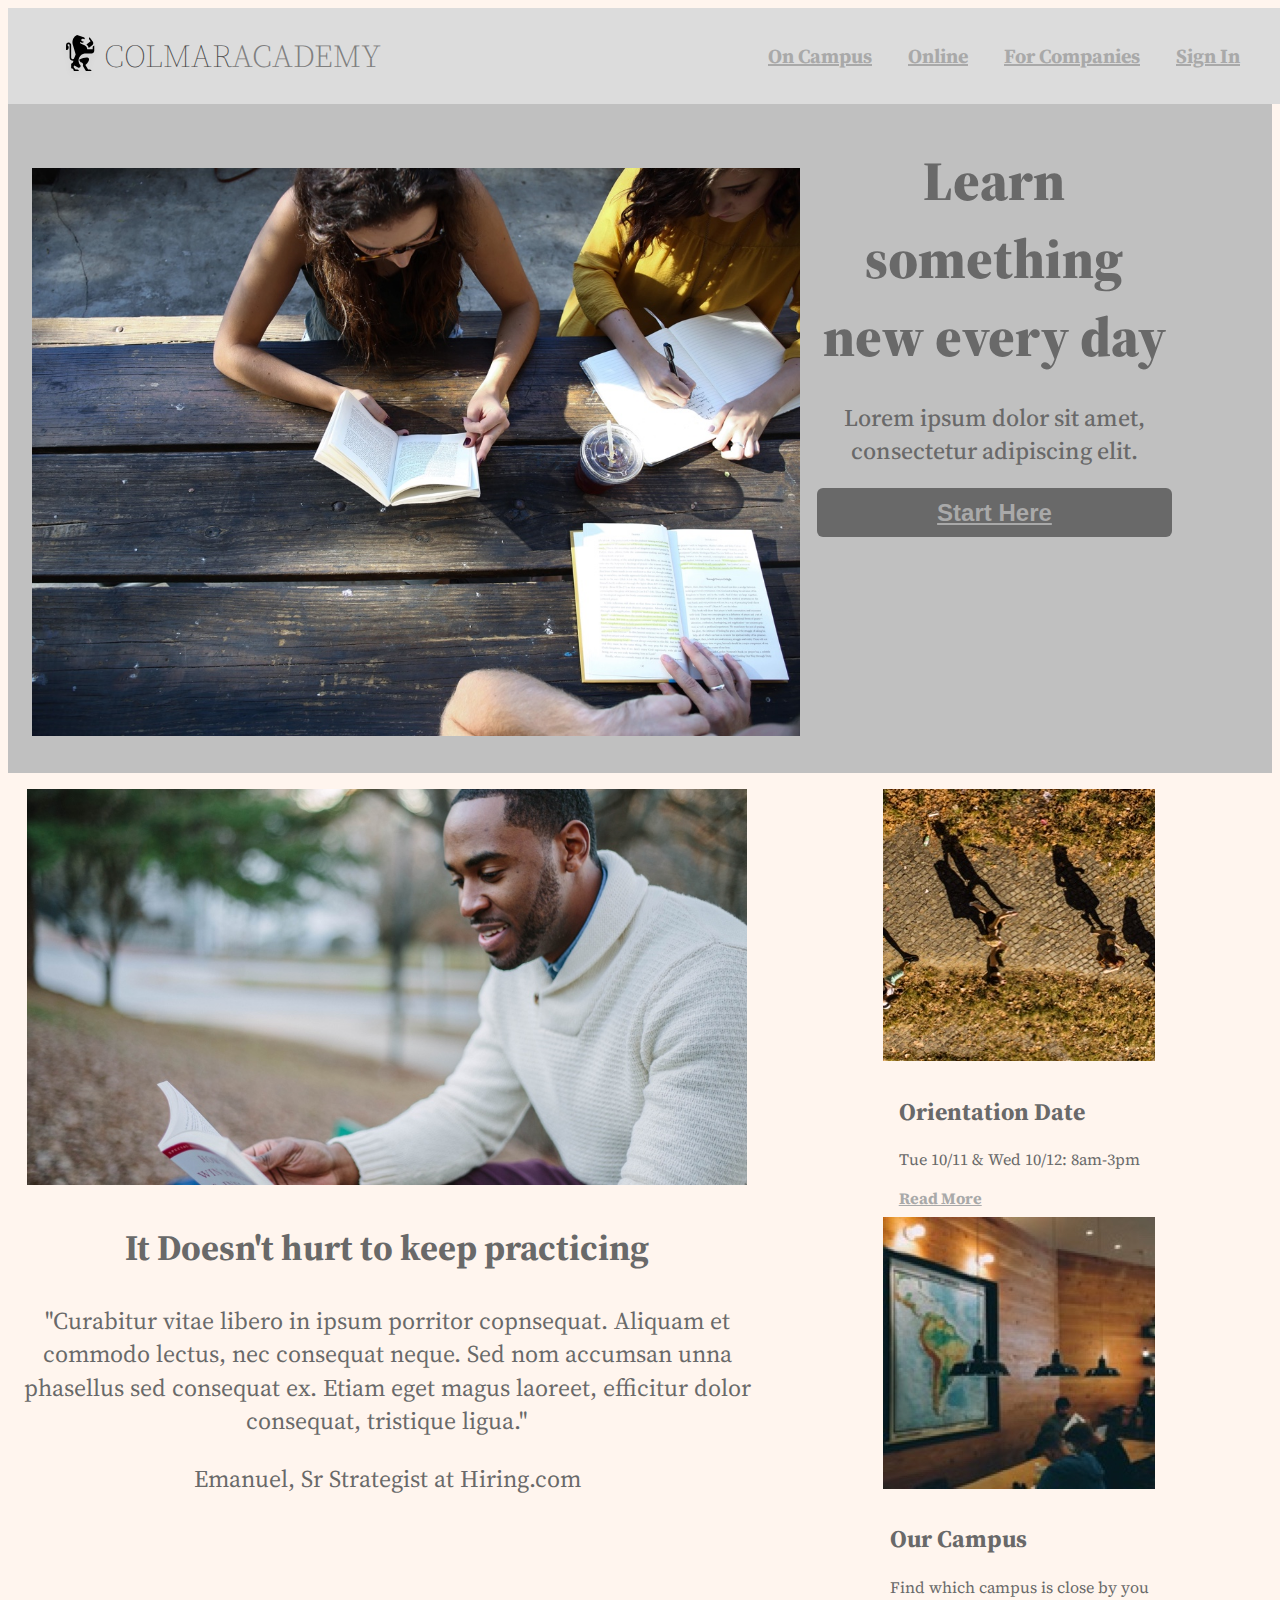
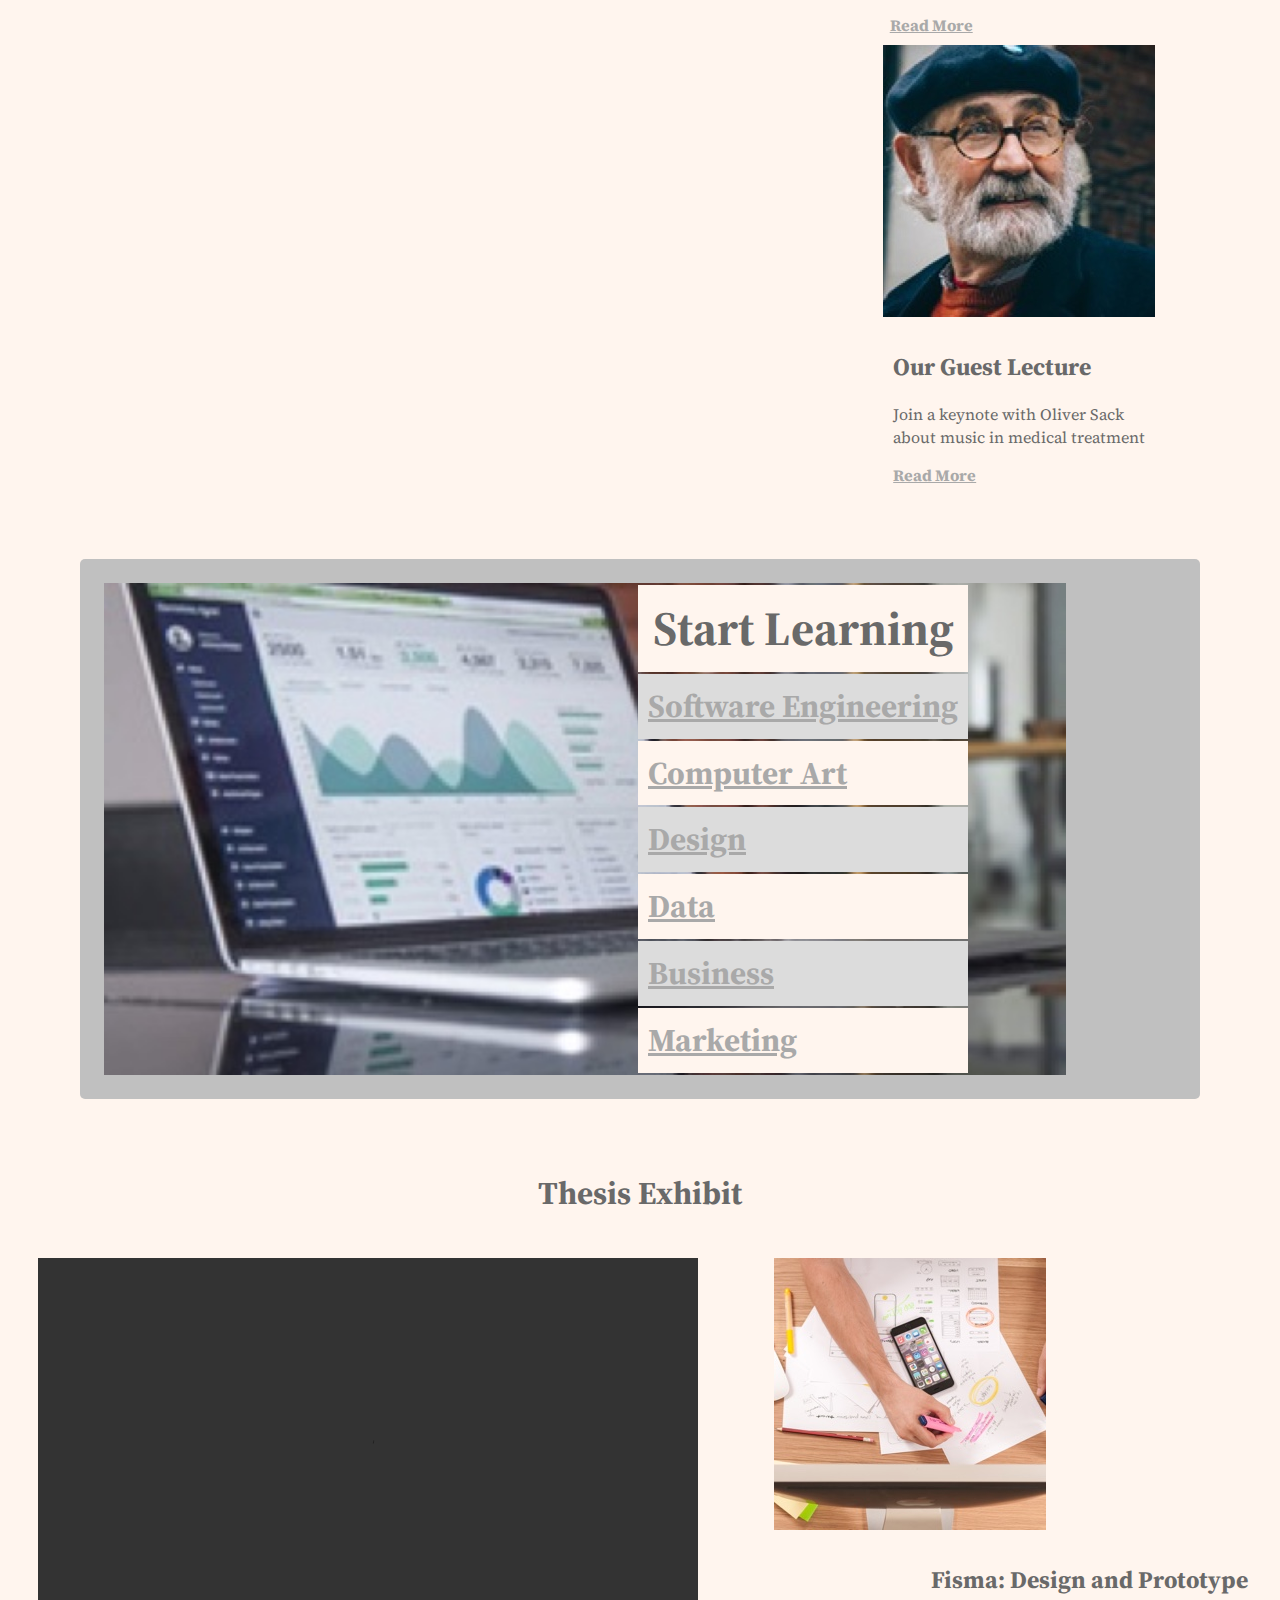
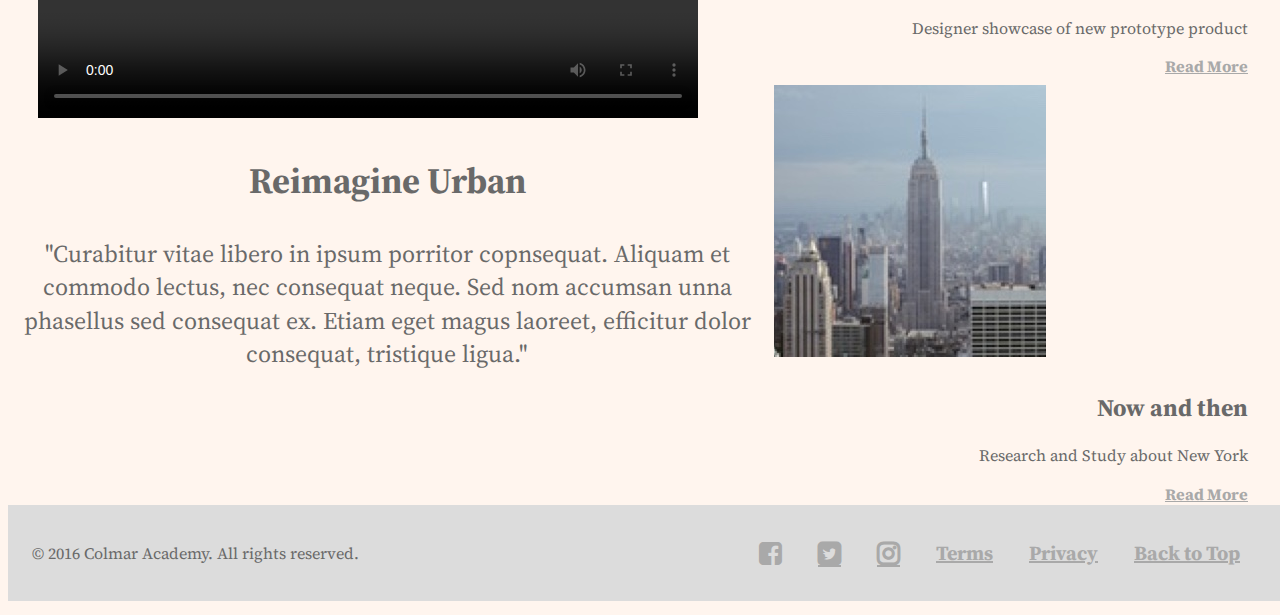
==== commit 57c7ba51: "complete mobile styling" ====
--- a/index.html
+++ b/index.html
@@ -137,27 +137,30 @@
           </div>
         </div>
       </div>
+      <div class="mobile-img">
+        <img src="./resources/images/course-data.jpg" alt="laptop showing graph">
+      </div>
       <table>
         <tr>
           <th>Start Learning</th>
         </tr>
         <tr>
-          <td><a href="#desktop">Software Engineering</a><td>
-        </tr>
-        <tr>
-          <td><a href="#desktop">Computer Art</a><td>
-        </tr>
-        <tr>
-          <td><a href="#desktop">Design</a></td>
-        </tr>
-        <tr>
-          <td><a href="#desktop">Data</a></td>
-        </tr>
-        <tr>
-          <td><a href="#desktop">Business</a></td>
-        </tr>
-        <tr>
-          <td><a href="#desktop">Marketing</a><td>
+          <td><a href="#desktop">Software Engineering</a>
+        </tr>
+        <tr>
+          <td><a href="#desktop">Computer Art</a>
+        </tr>
+        <tr>
+          <td><a href="#desktop">Design</a>
+        </tr>
+        <tr>
+          <td><a href="#desktop">Data</a>
+        </tr>
+        <tr>
+          <td><a href="#desktop">Business</a>
+        </tr>
+        <tr>
+          <td><a href="#desktop">Marketing</a>
         </tr>
       </table>
     </section>
--- a/resources/style.css
+++ b/resources/style.css
@@ -295,6 +295,10 @@
   line-height: 1rem;
 }
 
+.mobile-img {
+  display: none;
+}
+
 table {
   display: none;
 }
--- a/resources/mobile.css
+++ b/resources/mobile.css
@@ -3,17 +3,28 @@
     display: none;
   }
 
+  .mobile-img {
+    display: inline-flex;
+    justify-content: flex-start;
+    height: auto;
+    width: auto;
+  }
+
 .course_container table {
-    display: flex;
+    display: block;
     justify-content: center;
     width: auto;
     height: auto;
   }
 
-  th {
+th {
     color: #696969;
     font-size: 3rem;
   }
+
+td {
+  font-size: 2rem;
+}
 
 th, td {
   padding: 10px;
@@ -86,6 +97,10 @@
   text-align: left;
 }
 
+.mobile-img {
+  display: none;
+}
+
 .embed {
   display: none;
 }
@@ -119,7 +134,7 @@
   margin-right: 50px;
 }
 
-@media only screen and (max-width: 780px) {
+@media only screen and (max-width: 1999px) {
 
 .mobile-embed {
   display: block;
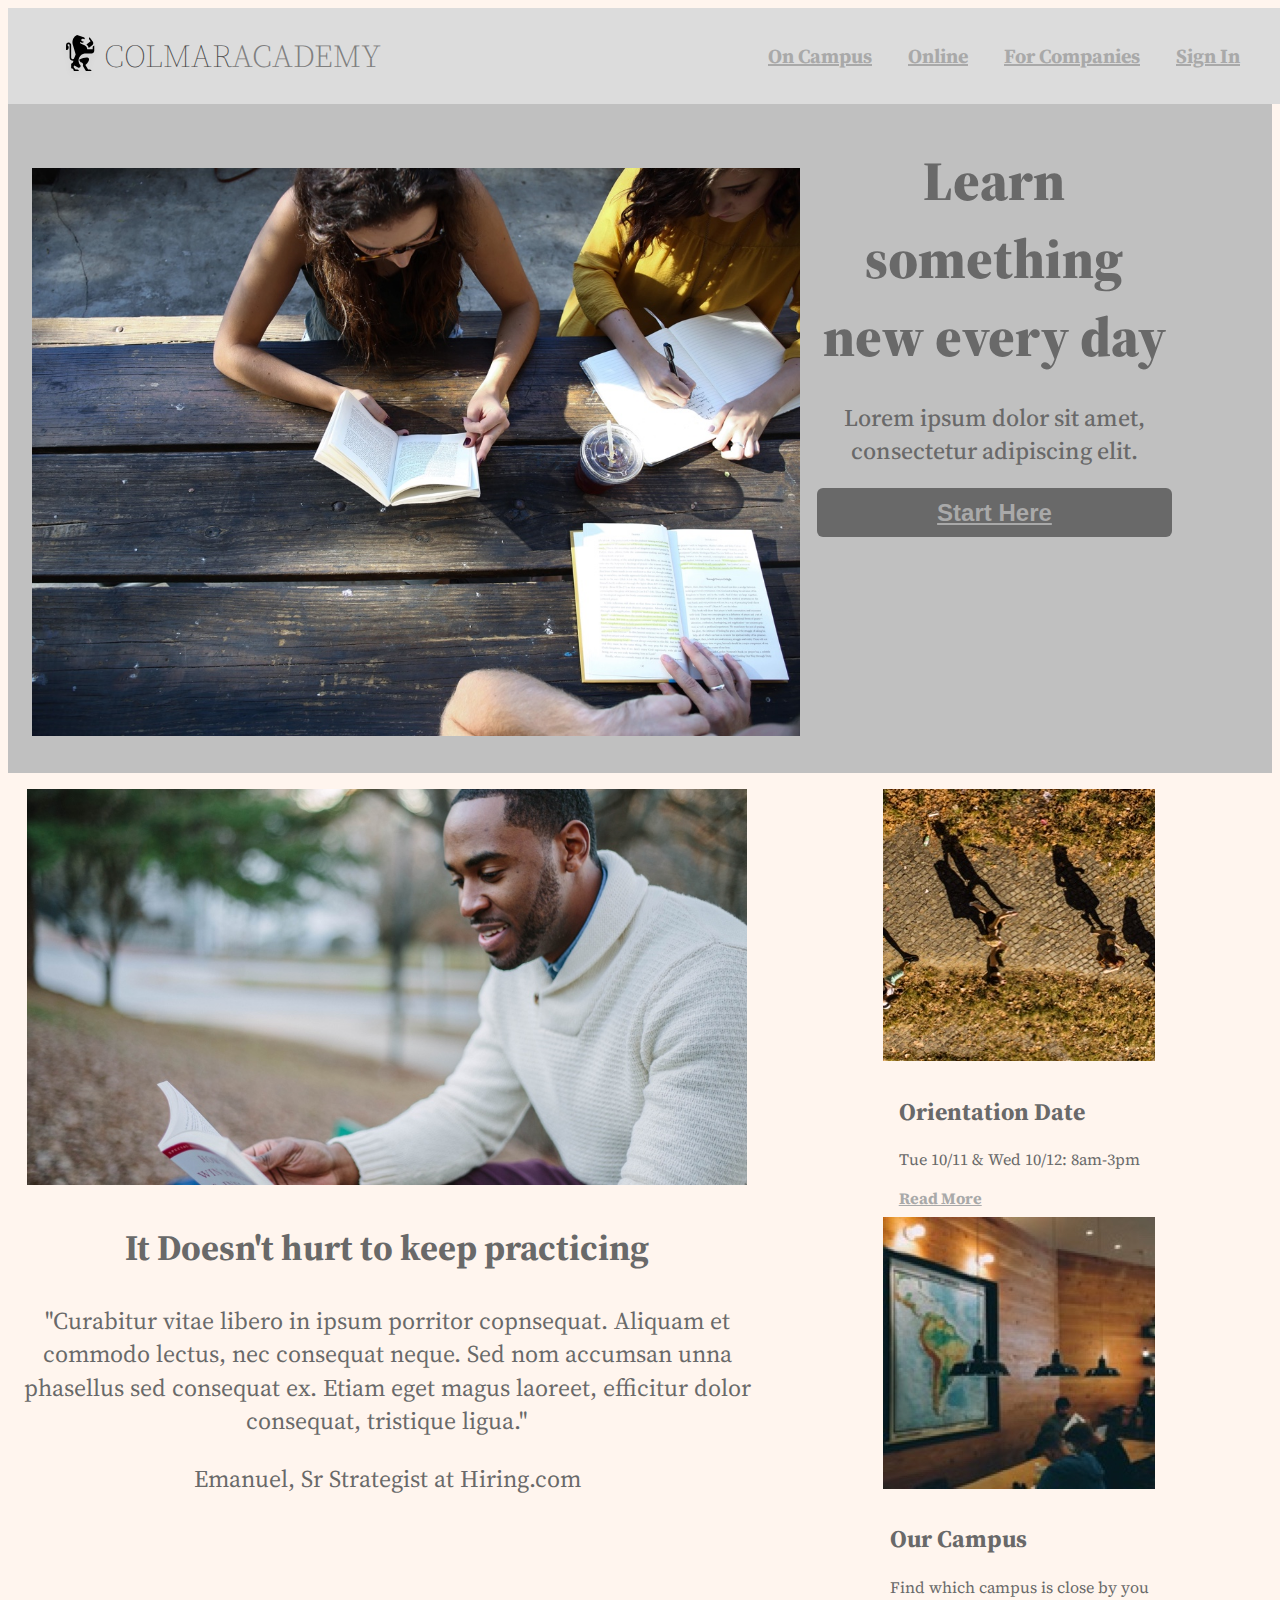
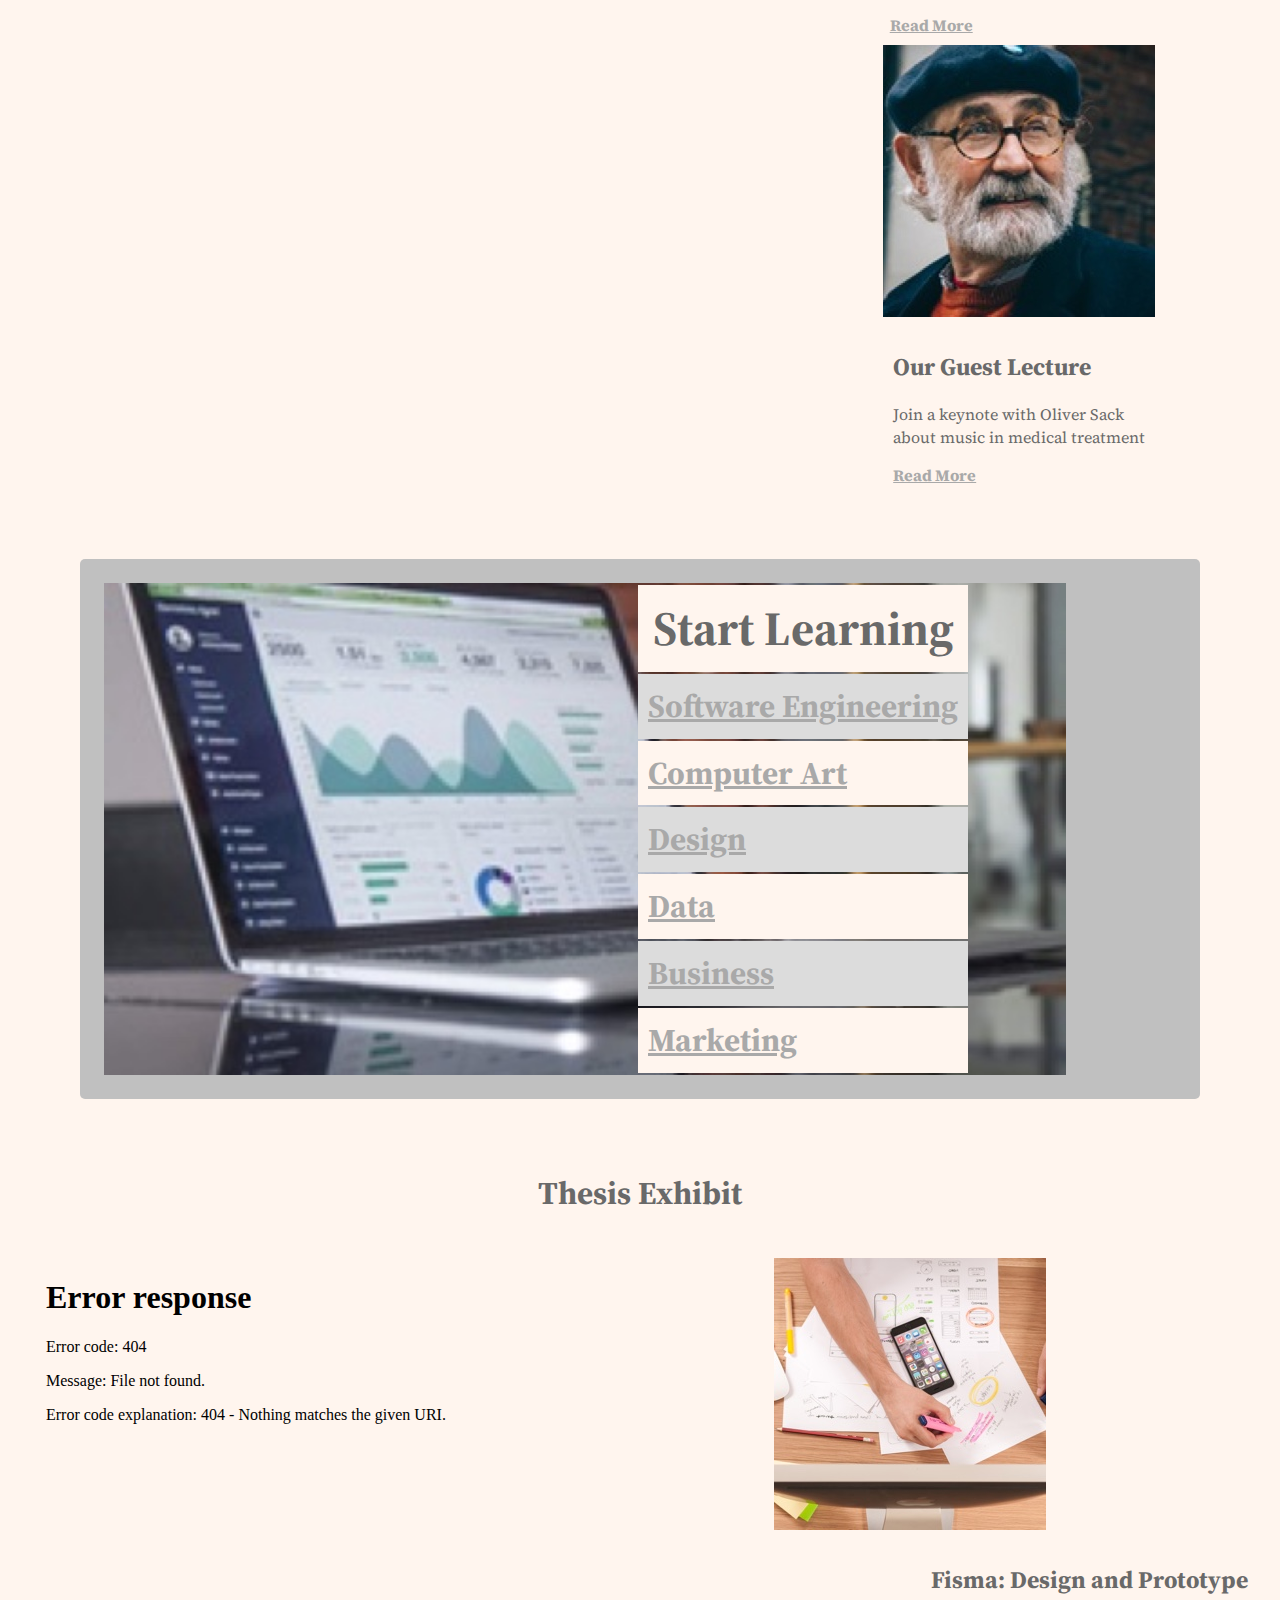
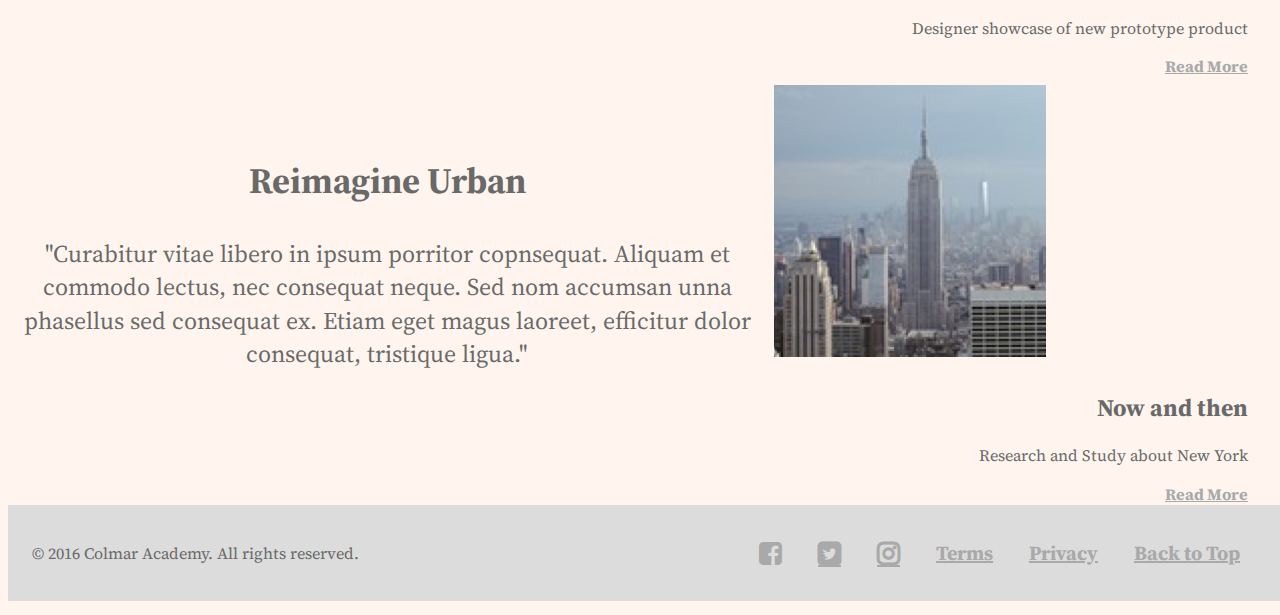
==== commit ce0bdcb0: "final clean up afer HTML validation" ====
--- a/index.html
+++ b/index.html
@@ -18,7 +18,7 @@
         <img src="./resources/images/ic-logo.svg" alt="School Logo">
         <h1><span id="fancy">COLMAR</span>ACADEMY</h1>
       </div>
-      <nav id="desktop">
+      <nav id="desktops">
         <ul>
           <li><a href="./campus.html" target="_blank">On Campus</a></li>
           <li><a href="./online.html" target="_blank">Online</a></li>
@@ -169,7 +169,7 @@
     <section class="info_container" role="complementary">
       <div class="video">
       <div class="embed">
-        <video src="./resources/videos/thesis.mp4" controls width="660px" height="460px">
+        <embed src="./resources/videos/thesis.mp4" controls width="660px" height="460px">
       </div>
         <h2>Reimagine Urban</h2>
         <p>"Curabitur vitae libero in ipsum porritor copnsequat. Aliquam et commodo lectus, nec consequat neque. Sed nom accumsan unna phasellus sed consequat ex. Etiam eget magus laoreet, efficitur dolor consequat, tristique ligua."</p>
--- a/resources/style.css
+++ b/resources/style.css
@@ -10,6 +10,10 @@
   font-family: 'Source Serif Pro', serif;
   font-size: 16px;
   background-color: #FFF5EE;
+}
+
+strong {
+  color: #696969;
 }
 
 ul li {
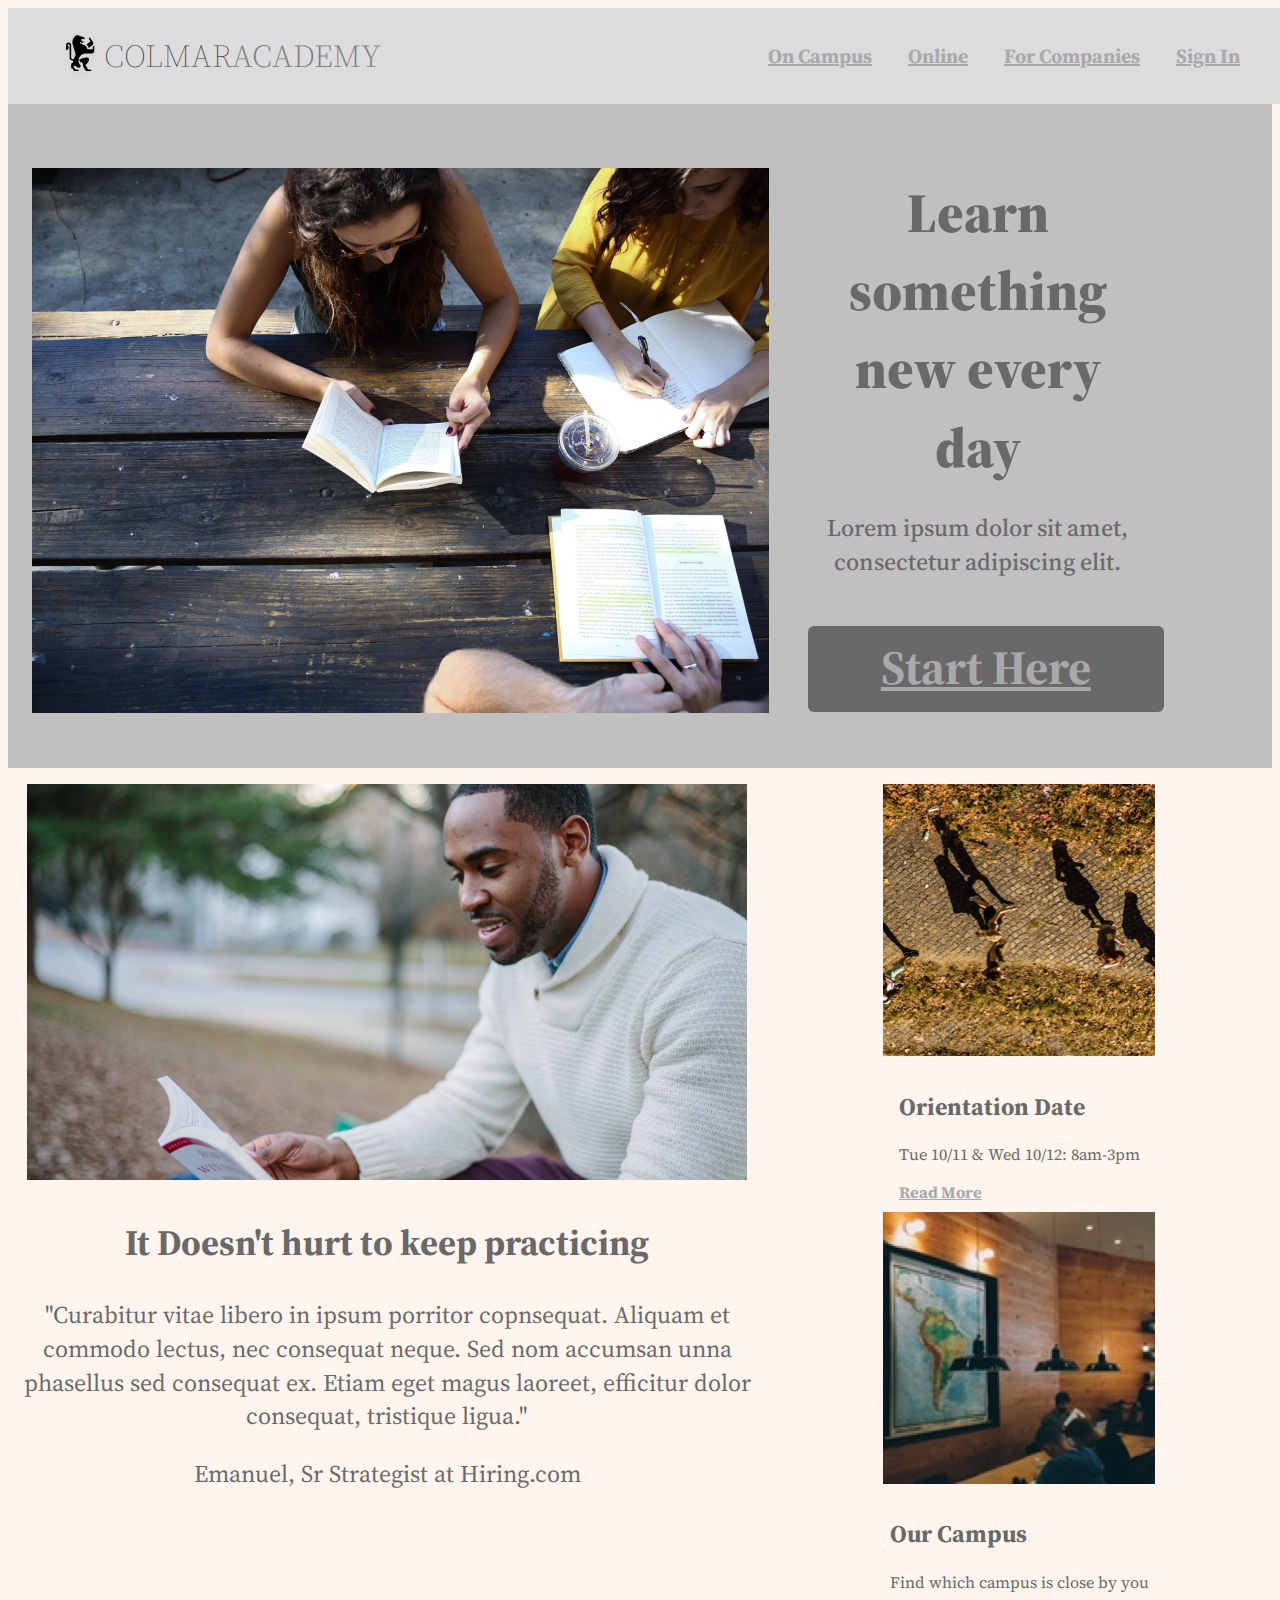
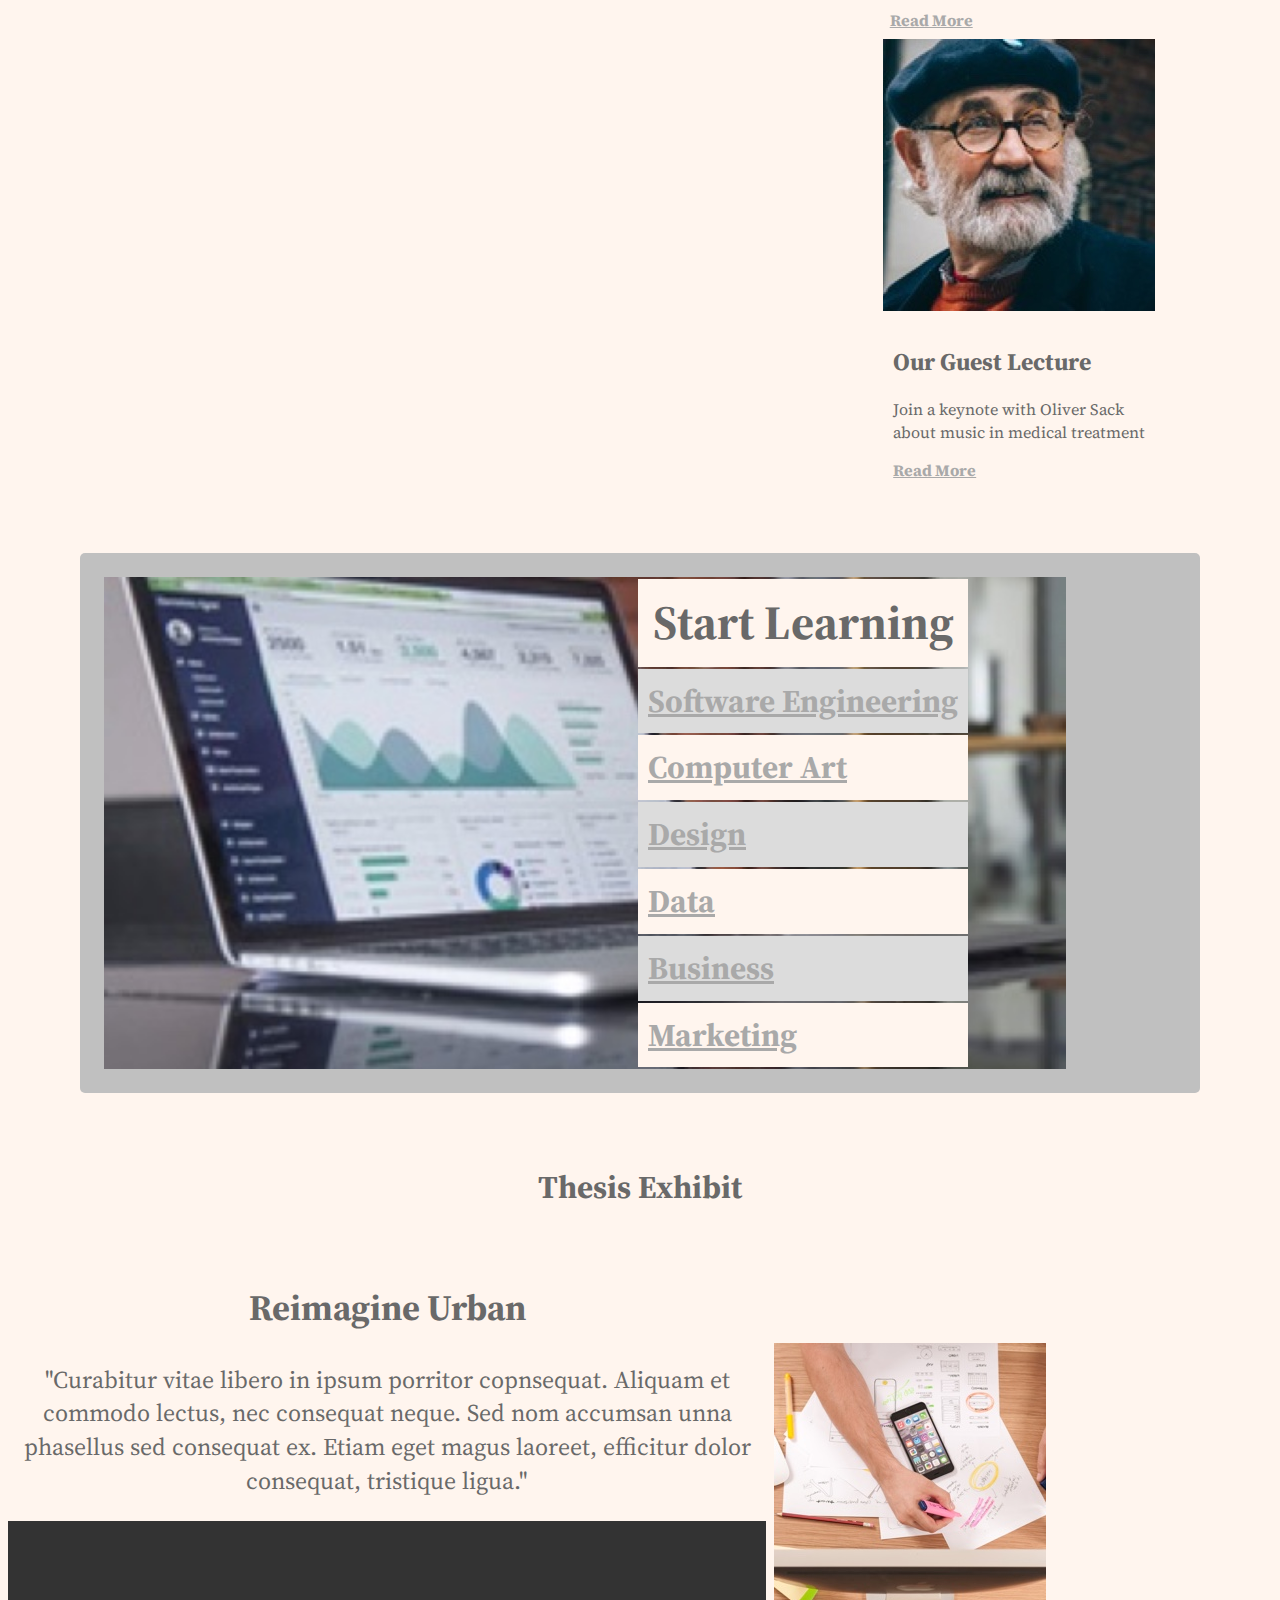
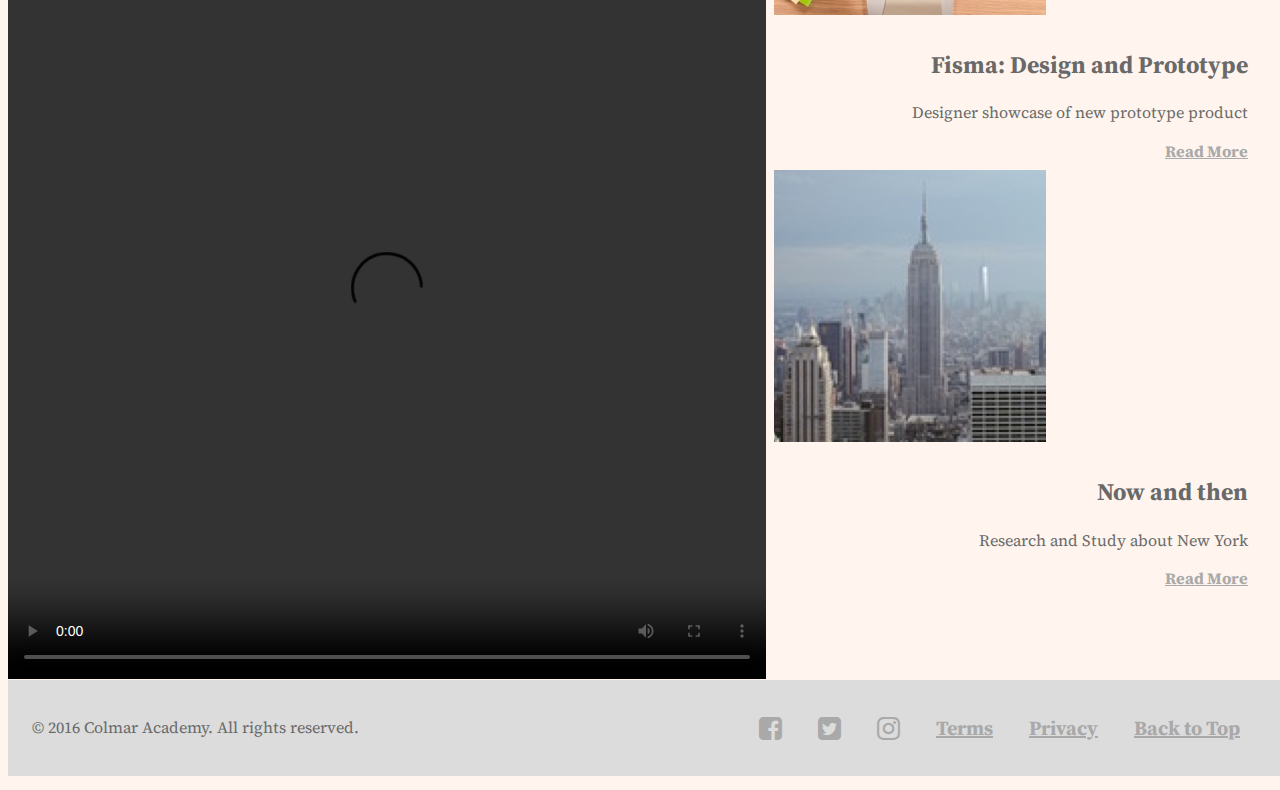
==== commit efc86530: "fixed 5 issues presented in code review" ====
--- a/index.html
+++ b/index.html
@@ -4,9 +4,9 @@
     <meta charset="utf-8">
     <meta name="viewport" content="width=device-width, initial-scale=1">
     <title>Colmar Academy</title>
-    <link rel="stylesheet" style='text.css' href="./resources/reset.css">
-    <link rel="stylesheet" style='text.css' href="./resources/style.css">
-    <link rel="stylesheet" style='text.css' href="./resources/mobile.css">
+    <link rel="stylesheet" type='text/css' href="./resources/reset.css">
+    <link rel="stylesheet" type='text/css' href="./resources/style.css">
+    <link rel="stylesheet" type='text/css' href="./resources/mobile.css">
     <link href="https://fonts.googleapis.com/css?family=Merriweather:400,700|Source+Serif+Pro:400,700" rel="stylesheet">
     <link href="https://stackpath.bootstrapcdn.com/font-awesome/4.7.0/css/font-awesome.min.css" rel="stylesheet" integrity="sha384-wvfXpqpZZVQGK6TAh5PVlGOfQNHSoD2xbE+QkPxCAFlNEevoEH3Sl0sibVcOQVnN" crossorigin="anonymous">
     <link rel="shortcut icon" href="./favicon.ico" type="image/x-icon">
@@ -18,7 +18,7 @@
         <img src="./resources/images/ic-logo.svg" alt="School Logo">
         <h1><span id="fancy">COLMAR</span>ACADEMY</h1>
       </div>
-      <nav id="desktops">
+      <nav class="desktop">
         <ul>
           <li><a href="./campus.html" target="_blank">On Campus</a></li>
           <li><a href="./online.html" target="_blank">Online</a></li>
@@ -46,9 +46,10 @@
       <div class="start">
         <h1>Learn something new every day</h1>
         <h2>Lorem ipsum dolor sit amet,<br> consectetur adipiscing elit.</h2>
-        <button type="button" name="button"><a href="./campus.html" target="_blank">Start Here</a></button>
-      </div>
-    </section>
+        <p><a href="./campus.html" target="_blank">Start Here</a></p>
+      </div>
+    </section>
+  </div>
     <!--Info-->
     <section class="info_container" role="complementary">
       <div class="practice">
@@ -167,15 +168,16 @@
     <!--theseis section-->
     <h2 class="title">Thesis Exhibit</h2>
     <section class="info_container" role="complementary">
-      <div class="video">
-      <div class="embed">
-        <embed src="./resources/videos/thesis.mp4" controls width="660px" height="460px">
-      </div>
+      <div class="urban">
+        <div class="desktop-vid">
+          <video src="./resources/videos/thesis.mp4" controls width="660px" height="460px">
+            video could not load
+        </div>
         <h2>Reimagine Urban</h2>
         <p>"Curabitur vitae libero in ipsum porritor copnsequat. Aliquam et commodo lectus, nec consequat neque. Sed nom accumsan unna phasellus sed consequat ex. Etiam eget magus laoreet, efficitur dolor consequat, tristique ligua."</p>
-      </div>
-      <div class="mobile-embed">
-        <embed src="./resources/videos/thesis.mp4"  width="300" height="300">
+        <div class="mobile-vid">
+          <video src="./resources/videos/thesis.mp4"  controls width="300" height="300">
+        </div>
       </div>
       <div class="thesis_info">
         <div class="info_img" id="fisma">
@@ -202,8 +204,8 @@
       <nav>
         <ul>
           <li><a href="https://en-gb.facebook.com/" target="_blank"><i class="fa fa-facebook-square fa-lg"></i></a></li>
-          <li><a href="https://twitter.com/i/flow/signup?lang=en" target="_blank"<i class="fa fa-twitter-square fa-lg"></i></a></li>
-          <li><a href="https://www.instagram.com/accounts/emailsignup/?hl=en" target="_blank"<i class="fa fa-instagram fa-lg"></i></a></li>
+          <li><a href="https://twitter.com/i/flow/signup?lang=en" target="_blank"><i class="fa fa-twitter-square fa-lg"></i></a></li>
+          <li><a href="https://www.instagram.com/accounts/emailsignup/?hl=en" target="_blank"><i class="fa fa-instagram fa-lg"></i></a></li>
           <li><a href="./terms.html" target="_blank">Terms</a></li>
           <li><a href="./privacy.html" target="_blank">Privacy</a></li>
           <li><a href="#logo">Back to Top</a></li>
@@ -212,8 +214,8 @@
       <div class="mobile-footer">
         <ul>
           <li><a href="https://en-gb.facebook.com/" target="_blank"><i class="fa fa-facebook-square fa-lg"></i></a></li>
-          <li><a href="https://twitter.com/i/flow/signup?lang=en" target="_blank"<i class="fa fa-twitter-square fa-lg"></i></a></li>
-          <li><a href="https://www.instagram.com/accounts/emailsignup/?hl=en" target="_blank"<i class="fa fa-instagram fa-lg"></i></a></li>
+          <li><a href="https://twitter.com/i/flow/signup?lang=en" target="_blank"><i class="fa fa-twitter-square fa-lg"></i></a></li>
+          <li><a href="https://www.instagram.com/accounts/emailsignup/?hl=en" target="_blank"><i class="fa fa-instagram fa-lg"></i></a></li>
         </ul>
       </div>
     </footer>
--- a/resources/style.css
+++ b/resources/style.css
@@ -66,7 +66,7 @@
 
 .logo #fancy {
   color: #484848;
-  font-weight: 50;
+  font-weight: 100;
 }
 
 .logo h1 {
@@ -93,7 +93,7 @@
   font-size: 1.25rem;
   }
 
-  .mobile {
+.mobile {
       display: none;
     }
 
@@ -128,7 +128,7 @@
   display: block;
   width: 40%;
   height: auto;
-  padding: 2rem, 1.5rem;
+  padding: 2rem 1.5rem;
   margin-right: 100px;
   justify-content: center;
   text-align: center;
@@ -147,21 +147,22 @@
   text-align: center;
 }
 
-button {
-  font-size: 1.5rem;
+.start p {
+  font-size: 3rem;
   font-weight: bold;
   background-color: #696969;
   color: white;
   line-height: 1.4;
   margin-bottom: 1.5rem;
   width: 100%;
+  height: 70px;
   padding: 8px 8px;
   border: none;
   border-radius: 6px;
   transition: all 200ms ease-in 200ms;
 }
 
-button:hover {
+.start p:hover {
   background-color: #FFF5EE;
   color: #696969;
 }
@@ -171,7 +172,7 @@
 .info_container {
   display: flex;
   justify-content: flex-start;
-  max-width: auto;
+  max-width: inherit;
   height: auto;
 }
 
@@ -307,9 +308,9 @@
   display: none;
 }
 
-.video {
-  display: inline-block;
-  justify-content: flex-start;
+.urban {
+  display: inline-block;
+  justify-content: center;
   text-align: center;
   max-width: 60%;
   height: auto;
@@ -318,17 +319,17 @@
   padding-top: 1rem;
 }
 
-.video:hover {
+.urban:hover {
   background-color: #DCDCDC;
   border: 1px solid black;
 }
 
-.embed {
+.desktop-vid video {
   display: block;
   width: 95%;
 }
 
-.mobile-embed {
+.mobile-vid video {
   display: none;
 }
 
@@ -377,7 +378,7 @@
   color: #696969;
 }
 
-footer nav{
+footer nav {
   display: inline-flex;
   justify-content: center;
   text-align: center;
--- a/resources/mobile.css
+++ b/resources/mobile.css
@@ -10,136 +10,141 @@
     width: auto;
   }
 
-.course_container table {
+  .course_container table {
     display: block;
     justify-content: center;
     width: auto;
     height: auto;
   }
 
-th {
+  th {
     color: #696969;
     font-size: 3rem;
   }
 
-td {
-  font-size: 2rem;
+  td {
+    font-size: 2rem;
 }
 
-th, td {
-  padding: 10px;
+  th, td {
+    padding: 10px;
 }
 
-tr:nth-child(even) {
-  background-color: #DCDCDC;
+  tr:nth-child(even) {
+    background-color: #DCDCDC;
 }
 
-tr:nth-child(odd) {
-  background-color: #FFF5EE;
+  tr:nth-child(odd) {
+    background-color: #FFF5EE;
 }
-
+  .mobile-vid video {
+    display: none;
+  }
 }
 
 @media only screen and (max-width: 1200px) {
-
-.logo {
-  display: none;
+  .logo {
+    display: none;
 }
 
-.mobile {
-  width: 100%;
-  display: flex;
-  justify-content: space-around;
-  align-items: center;
+  .desktop {
+    display: none;
 }
 
-#desktop {
-  display: none;
+  .mobile {
+    width: 100%;
+    display: flex;
+    justify-content: space-around;
+    align-items: center;
 }
 
-.banner_container {
-  padding: 10px;
-  flex-wrap: wrap;
-  margin: auto;
+  .banner_container {
+    padding: 10px;
+    flex-wrap: wrap;
+    margin: auto;
 }
 
-.banner_container img {
-  width: 95%;
-  height: 20rem;
-  margin: auto;
-  overflow: hidden;
+  .banner_container img {
+    width: 95%;
+    height: 20rem;
+    margin: auto;
+    overflow: hidden;
 }
 
-.start {
-  display: flex;
-  flex-flow: wrap column;
-  justify-content: center;
-  margin: 32px 16px;
-  width: 100%;
+  .start {
+    display: flex;
+    flex-flow: wrap column;
+    justify-content: center;
+    margin: 32px 16px;
+    width: 100%;
 }
 
-.practice {
-  display: none;
+  .practice {
+    display: none;
 }
 
-.info_container {
-  display: block;
-  justify-content: flex-start;
-  width: 100%;
-  padding: 0;
-
+  .info_container {
+    display: block;
+    justify-content: flex-start;
+    width: 100%;
+    padding: 0;
 }
 
-.campus_text {
-  flex-flow: wrap column;
-  border: 0;
-  height: auto;
-  text-align: left;
+  .campus_text {
+    flex-flow: wrap column;
+    border: 0;
+    height: auto;
+    text-align: left;
 }
 
-.mobile-img {
-  display: none;
+  .mobile-img {
+    display: none;
 }
 
-.embed {
-  display: none;
+  .desktop-vid video {
+    display: none;
 }
 
-.mobile-embed {
-  display: none;
+  .mobile-vid  video {
+    display: none;
 }
 
-.video h2{
-  display: none;
+  .video h2{
+    display: none;
 }
 
 
-.thesis_info {
-  padding-bottom: 24px;
-}
-.thesis_info .campus_text {
-  display: none;
+  .thesis_info {
+    padding-bottom: 24px;
 }
 
-.holder-thesis-info {
-  display: none;
+  .thesis_info .campus_text {
+    display: none;
 }
 
-footer nav {
-  display: none;
+  .holder-thesis-info {
+    display: none;
 }
 
-footer .mobile-footer {
-  display: inline-flex;
-  margin-right: 50px;
+  footer nav {
+    display: none;
+}
+
+  footer .mobile-footer {
+    display: inline-flex;
+    margin-right: 50px;
+}
 }
 
 @media only screen and (max-width: 1999px) {
+  .desktop-vid video {
+    display: none;
+  }
 
-.mobile-embed {
-  display: block;
-  height: auto;
-  width: 100%;
-  padding: 0;
+  .mobile-vid  video {
+    display: block;
+    height: auto;
+    width: 100%;
+    padding: 0;
 }
 }
